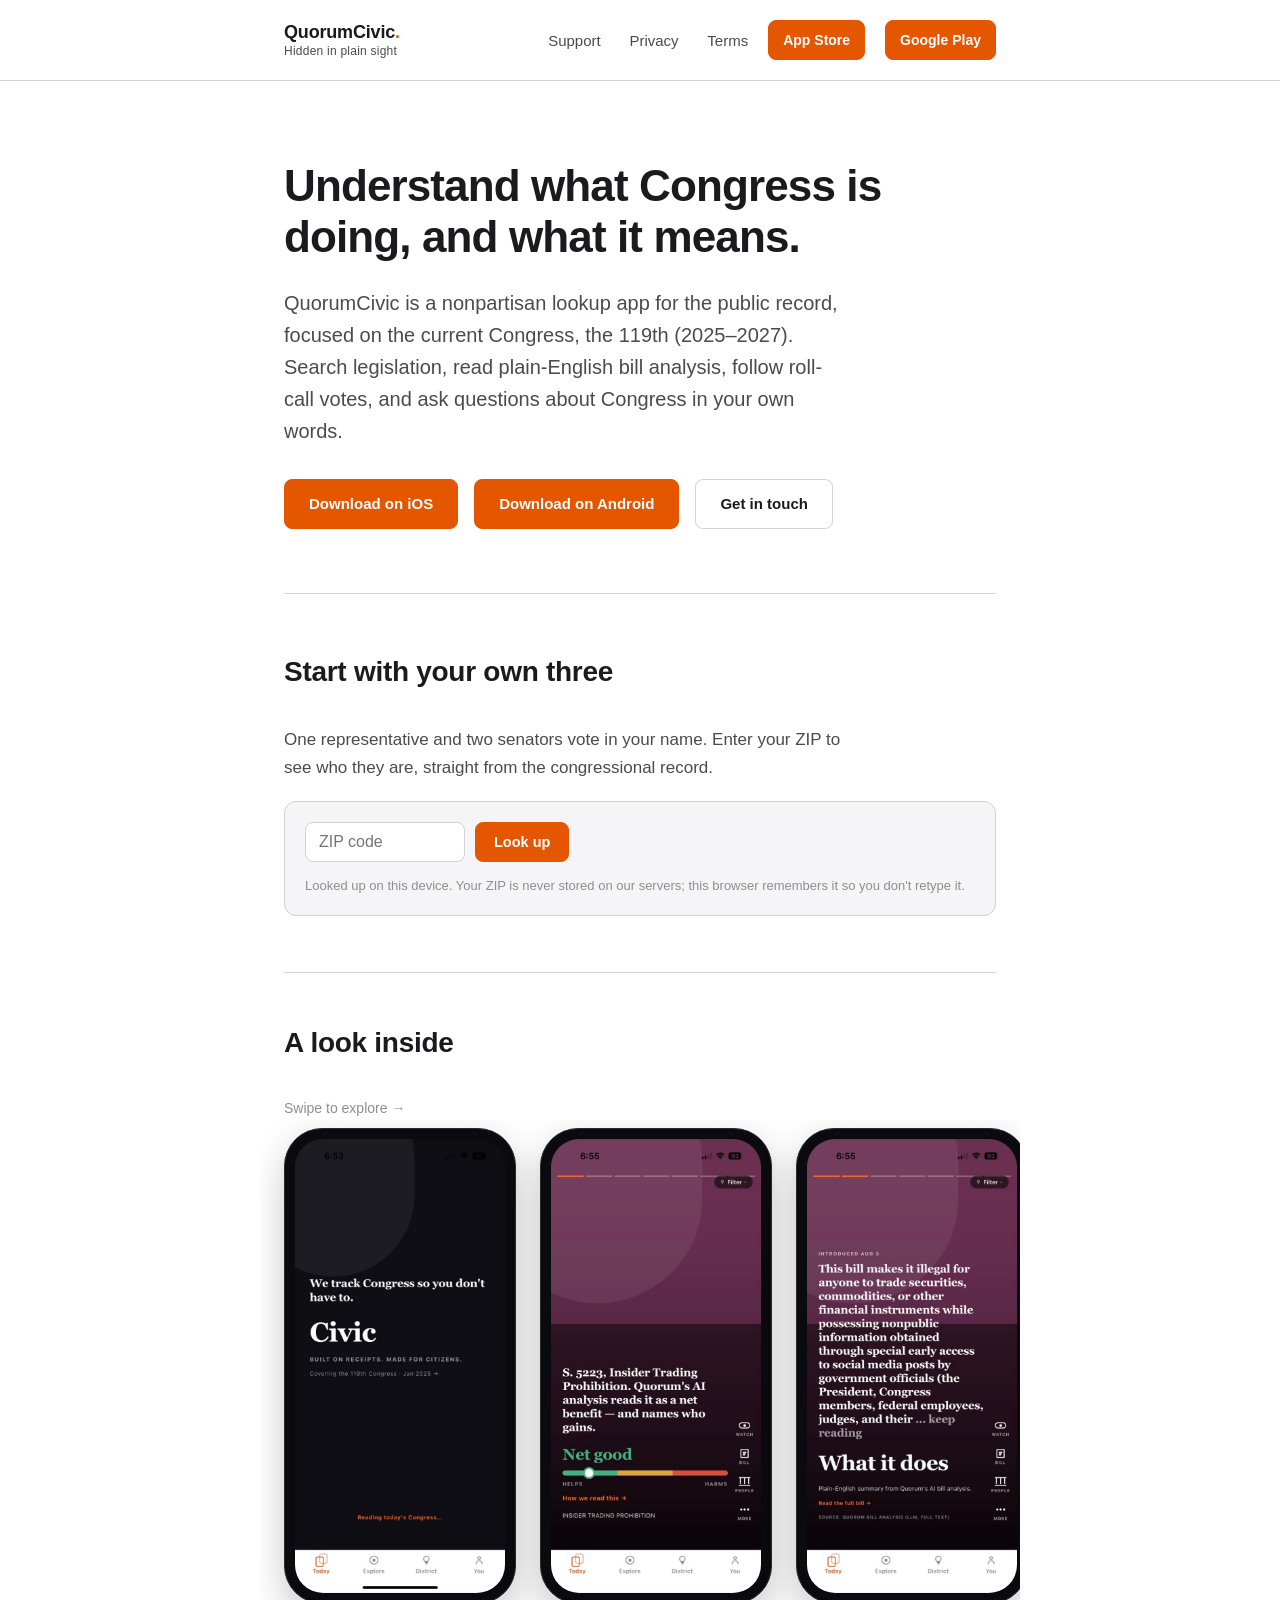
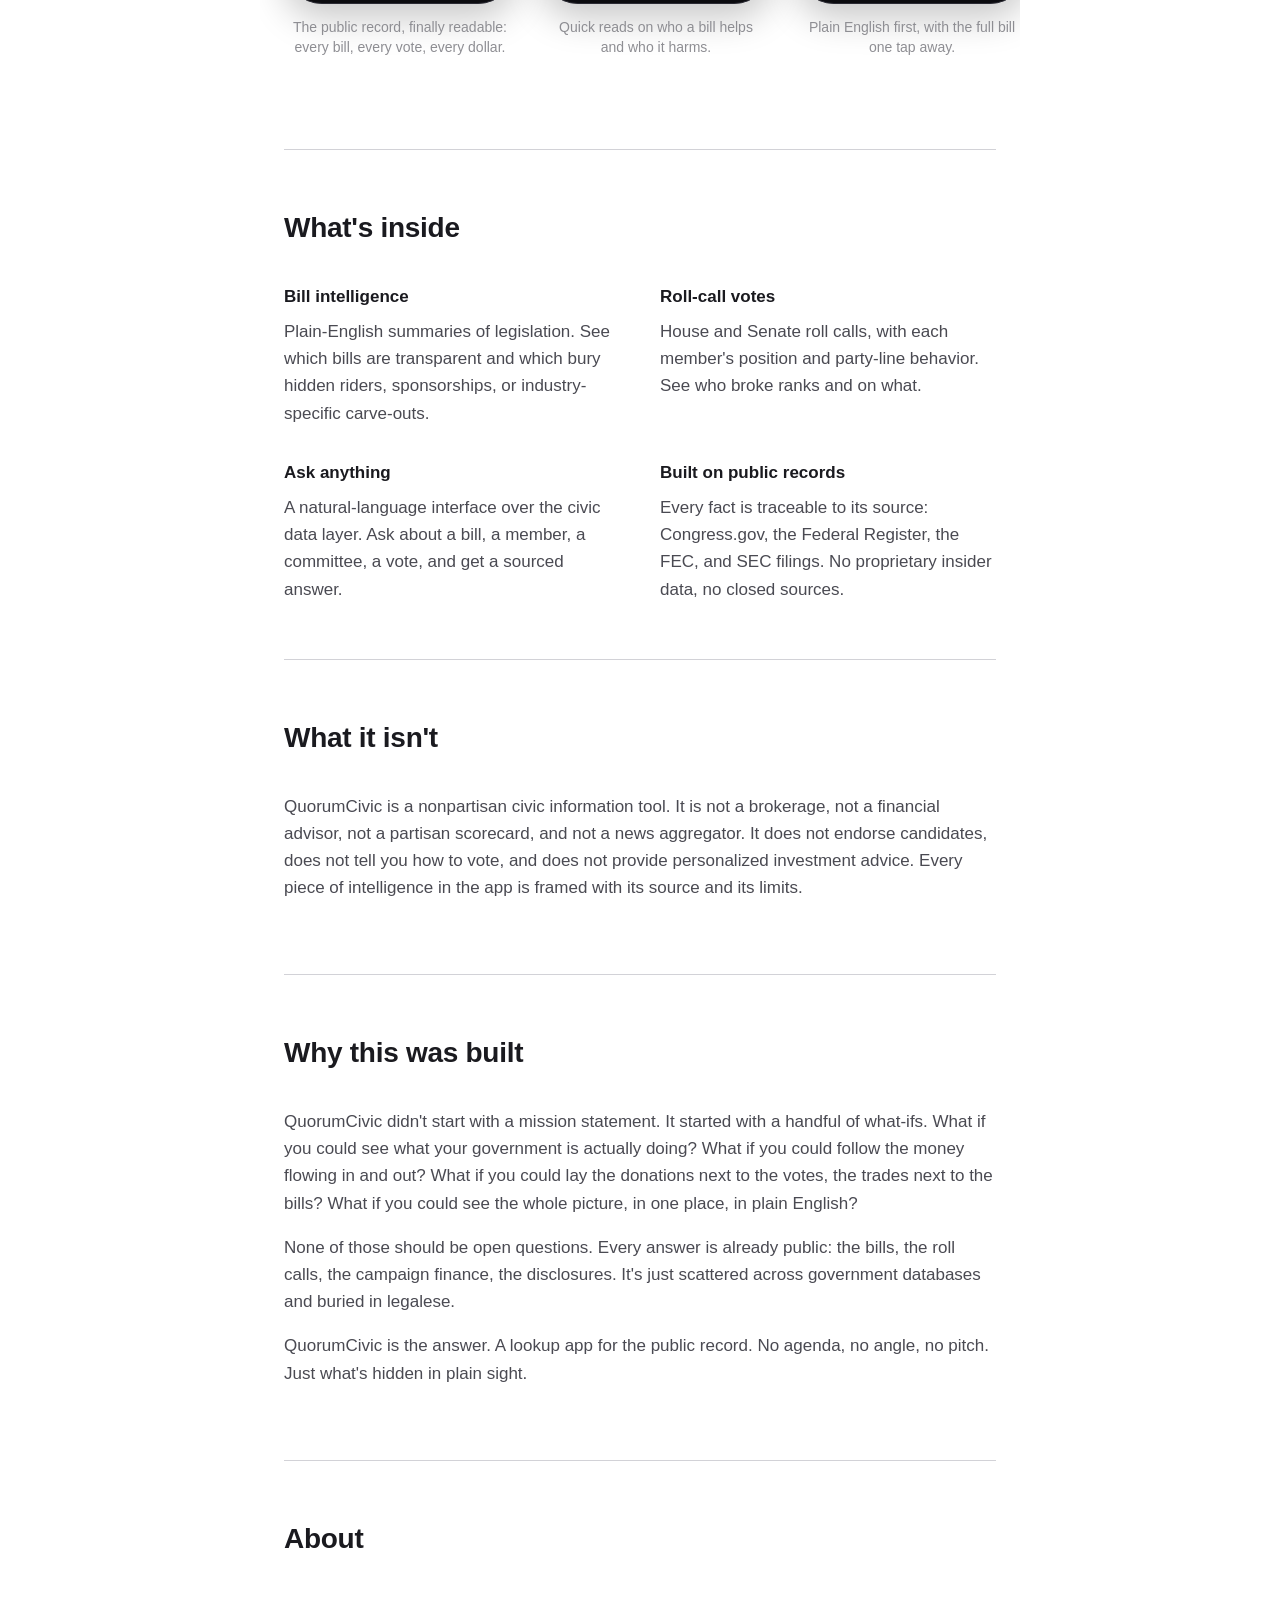
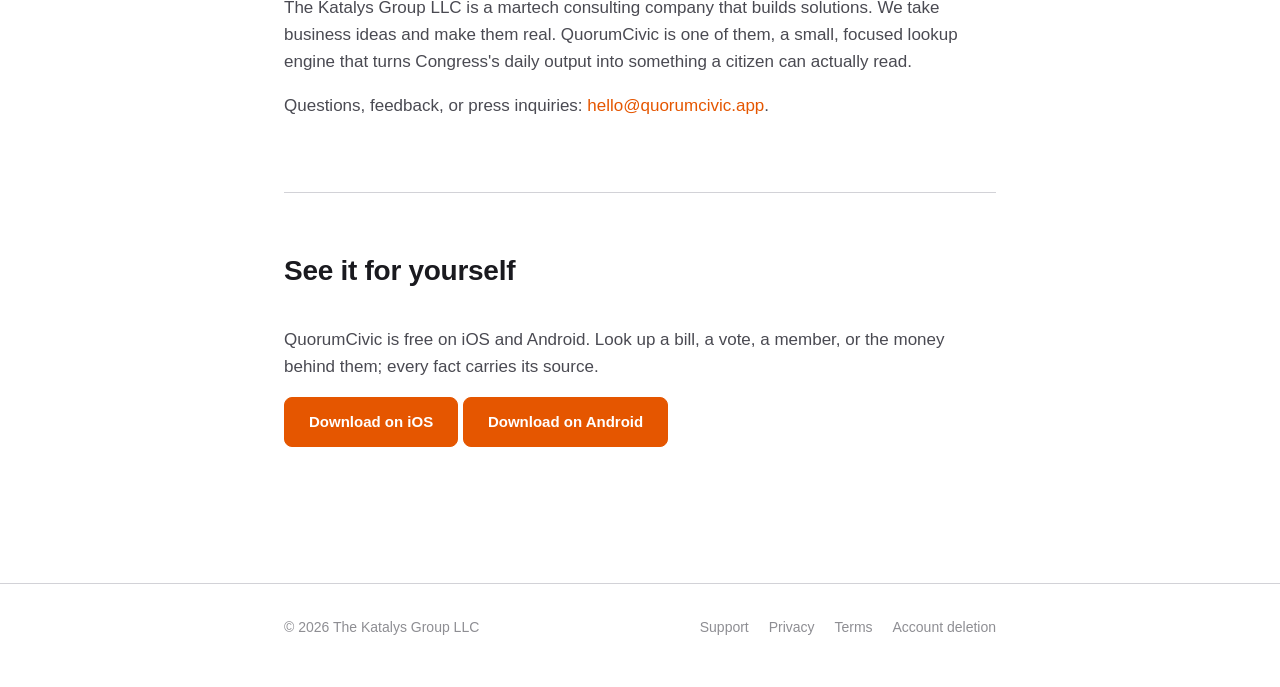
==== index.html @ 94a458ef "Give desktop visitors a Google Play path The platform gate only ever set html.android, so every non-" ====
<!DOCTYPE html>
<html lang="en">
<head>
<meta charset="UTF-8">
<meta name="viewport" content="width=device-width, initial-scale=1.0">
<title>QuorumCivic | Understand Congress: Bills, Votes &amp; the Public Record</title>
<meta name="description" content="QuorumCivic is a free, nonpartisan app for iOS and Android that turns the congressional record into plain English. Search bills, track roll-call votes, and see who legislation helps or harms.">
<meta name="keywords" content="Congress, legislation, bills, roll-call votes, civic app, nonpartisan, congressional record, bill tracker, public record, government transparency">
<meta name="author" content="The Katalys Group LLC">
<meta name="robots" content="index, follow">
<meta name="theme-color" content="#0B1B2D">
<!-- Native Safari store strip. In-app browsers (TikTok/IG/YT) ignore it,
     which is why the header pill and sticky bar below exist too. -->
<meta name="apple-itunes-app" content="app-id=6764619093">
<link rel="canonical" href="https://quorumcivic.app/">
<script>
  // Platform-led store buttons: a phone visitor never sees the other store's
  // path. Desktop carries neither class and shows both links, since which
  // phone the visitor holds is unknowable from a laptop. Classed on <html>
  // before first paint so nothing reflows or flashes.
  (function () {
    var ua = navigator.userAgent;
    var root = document.documentElement;
    if (/Android/i.test(ua)) root.classList.add('android');
    else if (/iPhone|iPad|iPod/i.test(ua)) root.classList.add('ios');
  })();
</script>

<meta property="og:site_name" content="QuorumCivic">
<meta property="og:title" content="QuorumCivic | Understand what Congress is doing">
<meta property="og:description" content="A free, nonpartisan app for iOS and Android that turns the congressional record into plain English. Search bills, track roll-call votes, and see who legislation helps or harms.">
<meta property="og:type" content="website">
<meta property="og:url" content="https://quorumcivic.app/">
<meta property="og:image" content="https://quorumcivic.app/images/og-cover.png">
<meta property="og:image:width" content="1200">
<meta property="og:image:height" content="630">
<meta property="og:image:alt" content="QuorumCivic. Understand what Congress is doing.">
<meta property="og:locale" content="en_US">

<meta name="twitter:card" content="summary_large_image">
<meta name="twitter:title" content="QuorumCivic | Understand what Congress is doing">
<meta name="twitter:description" content="A free, nonpartisan app for iOS and Android that turns the congressional record into plain English. Search bills, track roll-call votes, and see who legislation helps or harms.">
<meta name="twitter:image" content="https://quorumcivic.app/images/og-cover.png">
<link rel="stylesheet" href="styles.css">
<link rel="icon" type="image/png" sizes="32x32" href="images/favicon-32.png">
<link rel="icon" type="image/png" sizes="512x512" href="images/favicon-512.png">
<link rel="apple-touch-icon" href="images/favicon-180.png">
<script>
    !function(t,e){var o,n,p,r;e.__SV||(window.posthog && window.posthog.__loaded)||(window.posthog=e,e._i=[],e.init=function(i,s,a){function g(t,e){var o=e.split(".");2==o.length&&(t=t[o[0]],e=o[1]),t[e]=function(){t.push([e].concat(Array.prototype.slice.call(arguments,0)))}}(p=t.createElement("script")).type="text/javascript",p.crossOrigin="anonymous",p.async=!0,p.src=s.api_host.replace(".i.posthog.com","-assets.i.posthog.com")+"/static/array.js",(r=t.getElementsByTagName("script")[0]).parentNode.insertBefore(p,r);var u=e;for(void 0!==a?u=e[a]=[]:a="posthog",u.people=u.people||[],u.toString=function(t){var e="posthog";return"posthog"!==a&&(e+="."+a),t||(e+=" (stub)"),e},u.people.toString=function(){return u.toString(1)+".people (stub)"},o="Mi Ri init Vi Gi Rr Wi Ji Bi capture calculateEventProperties tn register register_once register_for_session unregister unregister_for_session an getFeatureFlag getFeatureFlagPayload getFeatureFlagResult isFeatureEnabled reloadFeatureFlags updateFlags updateEarlyAccessFeatureEnrollment getEarlyAccessFeatures on onFeatureFlags onSurveysLoaded onSessionId getSurveys getActiveMatchingSurveys renderSurvey displaySurvey cancelPendingSurvey canRenderSurvey canRenderSurveyAsync un identify setPersonProperties group resetGroups setPersonPropertiesForFlags resetPersonPropertiesForFlags setGroupPropertiesForFlags resetGroupPropertiesForFlags reset setIdentity clearIdentity get_distinct_id getGroups get_session_id get_session_replay_url alias set_config startSessionRecording stopSessionRecording sessionRecordingStarted captureException addExceptionStep captureLog startExceptionAutocapture stopExceptionAutocapture loadToolbar get_property getSessionProperty nn Xi createPersonProfile setInternalOrTestUser sn Hi cn opt_in_capturing opt_out_capturing has_opted_in_capturing has_opted_out_capturing get_explicit_consent_status is_capturing clear_opt_in_out_capturing Ki debug Lr rn getPageViewId captureTraceFeedback captureTraceMetric Di".split(" "),n=0;n<o.length;n++)g(u,o[n]);e._i.push([i,s,a])},e.__SV=1)}(document,window.posthog||[]);
    posthog.init('phc_Mk93JjswGSCQy5031MKU7B9BWXFJoZqyWjg4h3icd2X', {
        api_host: 'https://pulse.quorumcivic.app',
        ui_host: 'https://us.posthog.com',
        defaults: '2026-01-30',
        person_profiles: 'identified_only',
    })
</script>
<script src="analytics.js" defer></script>
<script src="home.js" defer></script>
<script type="application/ld+json">
{
  "@context": "https://schema.org",
  "@graph": [
    {
      "@type": "Organization",
      "@id": "https://quorumcivic.app/#organization",
      "name": "The Katalys Group LLC",
      "description": "A martech consulting company that builds solutions, turning business ideas into real products.",
      "url": "https://quorumcivic.app/"
    },
    {
      "@type": "WebSite",
      "@id": "https://quorumcivic.app/#website",
      "name": "QuorumCivic",
      "url": "https://quorumcivic.app/",
      "publisher": { "@id": "https://quorumcivic.app/#organization" },
      "inLanguage": "en-US"
    },
    {
      "@type": "MobileApplication",
      "@id": "https://quorumcivic.app/#app",
      "name": "QuorumCivic",
      "alternateName": "QuorumCivic",
      "applicationCategory": "ReferenceApplication",
      "operatingSystem": "iOS, Android",
      "description": "A free, nonpartisan app for iOS and Android that turns the congressional record into plain English. Search bills, read plain-English analysis, track roll-call votes, and ask questions about Congress in your own words.",
      "url": "https://quorumcivic.app/",
      "downloadUrl": [
        "https://apps.apple.com/app/quorumcivic/id6764619093",
        "https://play.google.com/store/apps/details?id=com.tkg.quorumcivic"
      ],
      "image": "https://quorumcivic.app/images/og-cover.png",
      "publisher": { "@id": "https://quorumcivic.app/#organization" },
      "offers": {
        "@type": "Offer",
        "price": "0",
        "priceCurrency": "USD"
      }
    }
  ]
}
</script>
</head>
<body>

<header>
  <div class="container">
    <div class="brand">
      <span class="brand-name">QuorumCivic<span class="spark">.</span></span>
      <span class="brand-sub">Hidden in plain sight</span>
    </div>
    <div class="header-right">
      <nav>
        <a href="support.html">Support</a>
        <a href="privacy.html">Privacy</a>
        <a href="terms.html">Terms</a>
      </nav>
      <a class="btn store-pill ios-only" href="https://apps.apple.com/app/quorumcivic/id6764619093?ct=web-header-direct" data-store="app_store" data-placement="header" data-attr="cta-header-ios">App Store</a>
      <a class="btn store-pill android-only" href="https://play.google.com/store/apps/details?id=com.tkg.quorumcivic&amp;referrer=utm_source%3Dquorumcivic.app%26utm_medium%3Dwebsite%26utm_campaign%3Ddirect%26utm_content%3Dweb-header-direct" data-store="google_play" data-placement="header" data-attr="cta-header-android">Google Play</a>
    </div>
  </div>
</header>

<main class="container">

  <div class="hero">
    <h1>Understand what Congress is doing, and what it means.</h1>
    <p class="tagline">QuorumCivic is a nonpartisan lookup app for the public record, focused on the current Congress, the 119th (2025&ndash;2027). Search legislation, read plain-English bill analysis, follow roll-call votes, and ask questions about Congress in your own words.</p>
    <div class="cta-row">
      <a href="https://apps.apple.com/app/quorumcivic/id6764619093?ct=web-hero-direct" class="btn" data-attr="cta-download-ios" data-store="app_store" data-placement="hero">Download on iOS</a>
      <a href="https://play.google.com/store/apps/details?id=com.tkg.quorumcivic&amp;referrer=utm_source%3Dquorumcivic.app%26utm_medium%3Dwebsite%26utm_campaign%3Ddirect%26utm_content%3Dweb-hero-direct" class="btn" data-attr="cta-download-android" data-store="google_play" data-placement="hero">Download on Android</a>
      <a href="support.html" class="btn btn-outline" data-attr="cta-contact">Get in touch</a>
    </div>
  </div>

  <!-- The one interactive element on the page. The lookup is a stateless call
       to the share-domain API; the ZIP is never stored or logged server-side,
       and no analytics event carries it. -->
  <section class="zip-section">
    <h2>Start with your own three</h2>
    <p class="zip-intro">One representative and two senators vote in your name. Enter your ZIP to see who they are, straight from the congressional record.</p>
    <div class="zip-block" id="zip-block">
      <form class="zip-form" id="zip-form" autocomplete="postal-code">
        <input id="zip-input" inputmode="numeric" pattern="[0-9]{5}" maxlength="5" placeholder="ZIP code" aria-label="ZIP code" required>
        <button class="btn" type="submit">Look up</button>
      </form>
      <div id="zip-out" aria-live="polite"></div>
      <div class="zip-cta" id="zip-cta" hidden>
        <div class="zip-cta-line" id="zip-cta-line">Every vote your members cast, plus their funders and trades, free in the app.</div>
        <a class="btn ios-only" href="https://apps.apple.com/app/quorumcivic/id6764619093?ct=web-zip-direct" data-store="app_store" data-placement="zip" data-attr="cta-zip-ios">App Store</a>
        <a class="btn android-only" href="https://play.google.com/store/apps/details?id=com.tkg.quorumcivic&amp;referrer=utm_source%3Dquorumcivic.app%26utm_medium%3Dwebsite%26utm_campaign%3Ddirect%26utm_content%3Dweb-zip-direct" data-store="google_play" data-placement="zip" data-attr="cta-zip-android">Google Play</a>
      </div>
      <p class="zip-note">Looked up on this device. Your ZIP is never stored on our servers; this browser remembers it so you don't retype it.</p>
    </div>
  </section>

  <section class="shots-section">
    <h2>A look inside</h2>
    <p class="shots-hint">Swipe to explore &rarr;</p>
    <div class="shots">
      <figure class="phone">
        <div class="frame">
          <img src="images/screenshot-intro.jpg" alt="QuorumCivic intro screen headlined &ldquo;We track Congress so you don't have to,&rdquo; built on receipts and covering the 119th Congress." loading="lazy" width="232">
        </div>
        <figcaption>The public record, finally readable: every bill, every vote, every dollar.</figcaption>
      </figure>
      <figure class="phone">
        <div class="frame">
          <img src="images/screenshot-swipe-card.jpg" alt="A QuorumCivic card rating S. 5223, the Insider Trading Prohibition bill, as Net good on a Helps-to-Harms scale, with shortcuts to watch the bill, read it, and see the people behind it." loading="lazy" width="232">
        </div>
        <figcaption>Quick reads on who a bill helps and who it harms.</figcaption>
      </figure>
      <figure class="phone">
        <div class="frame">
          <img src="images/screenshot-bill-summary.jpg" alt="QuorumCivic's What it does panel, a plain-English summary of a bill barring trades made on nonpublic information obtained through early access to government officials' posts, with a link to the full bill text." loading="lazy" width="232">
        </div>
        <figcaption>Plain English first, with the full bill one tap away.</figcaption>
      </figure>
      <figure class="phone">
        <div class="frame">
          <img src="images/screenshot-explore-congress.jpg" alt="QuorumCivic Congress screen with search, 119th Congress totals of 18,341 bills, 104 became law, and $1.9B in PAC contributions, shortcuts to the House, Senate, bills, votes, PAC money, companies, and committees, and a recap of the week's bills and roll-call votes." loading="lazy" width="232">
        </div>
        <figcaption>Every member, bill, vote, and dollar, in one place.</figcaption>
      </figure>
      <figure class="phone">
        <div class="frame">
          <img src="images/screenshot-bills-list.jpg" alt="QuorumCivic bill browser listing 18,341 bills with search, sorting, and filters, counters for bills that became law, stalled 90 days or more, or have been analyzed, and cards showing each bill's status and last action." loading="lazy" width="232">
        </div>
        <figcaption>Browse and search the 119th Congress, bill by bill.</figcaption>
      </figure>
      <figure class="phone">
        <div class="frame">
          <img src="images/screenshot-bill-detail.jpg" alt="QuorumCivic bill detail for H.R. 5366, a disaster tax relief bill, showing the sponsor, a status timeline from introduced to signed, a plain-English summary of what it does, and how we read the bill." loading="lazy" width="232">
        </div>
        <figcaption>Plain-English bill analysis: what it does, where it stands, how we read it.</figcaption>
      </figure>
      <figure class="phone">
        <div class="frame">
          <img src="images/screenshot-votes.jpg" alt="QuorumCivic votes screen showing 1,535 roll calls this Congress split between House and Senate, the share of member-votes cast with their own party, how many were decided by a single vote, and recent roll calls with their tallies." loading="lazy" width="232">
        </div>
        <figcaption>Every recorded floor vote, including the ones decided by one.</figcaption>
      </figure>
      <figure class="phone">
        <div class="frame">
          <img src="images/screenshot-companies.jpg" alt="QuorumCivic companies screen showing corporate PAC contributions to sitting members split by party, companies that gave to both parties, and totals for PAC money given against federal contracts received." loading="lazy" width="232">
        </div>
        <figcaption>PAC money and federal contracts, laid side by side.</figcaption>
      </figure>
      <figure class="phone">
        <div class="frame">
          <img src="images/screenshot-your-district.jpg" alt="QuorumCivic district screen for Michigan's 6th, showing the user's representative and two senators alongside the federal races on the 2026 ballot, with each candidate's PAC receipts and outside spending." loading="lazy" width="232">
        </div>
        <figcaption>Your representatives, and what's on your ballot.</figcaption>
      </figure>
    </div>
  </section>

  <section>
    <h2>What's inside</h2>
    <div class="features">
      <div class="feature">
        <h4>Bill intelligence</h4>
        <p>Plain-English summaries of legislation. See which bills are transparent and which bury hidden riders, sponsorships, or industry-specific carve-outs.</p>
      </div>
      <div class="feature">
        <h4>Roll-call votes</h4>
        <p>House and Senate roll calls, with each member's position and party-line behavior. See who broke ranks and on what.</p>
      </div>
      <div class="feature">
        <h4>Ask anything</h4>
        <p>A natural-language interface over the civic data layer. Ask about a bill, a member, a committee, a vote, and get a sourced answer.</p>
      </div>
      <div class="feature">
        <h4>Built on public records</h4>
        <p>Every fact is traceable to its source: Congress.gov, the Federal Register, the FEC, and SEC filings. No proprietary insider data, no closed sources.</p>
      </div>
    </div>
  </section>

  <section>
    <h2>What it isn't</h2>
    <p>QuorumCivic is a nonpartisan civic information tool. It is not a brokerage, not a financial advisor, not a partisan scorecard, and not a news aggregator. It does not endorse candidates, does not tell you how to vote, and does not provide personalized investment advice. Every piece of intelligence in the app is framed with its source and its limits.</p>
  </section>

  <section>
    <h2>Why this was built</h2>
    <p>QuorumCivic didn't start with a mission statement. It started with a handful of what-ifs. What if you could see what your government is actually doing? What if you could follow the money flowing in and out? What if you could lay the donations next to the votes, the trades next to the bills? What if you could see the whole picture, in one place, in plain English?</p>
    <p>None of those should be open questions. Every answer is already public: the bills, the roll calls, the campaign finance, the disclosures. It's just scattered across government databases and buried in legalese.</p>
    <p>QuorumCivic is the answer. A lookup app for the public record. No agenda, no angle, no pitch. Just what's hidden in plain sight.</p>
  </section>

  <section>
    <h2>About</h2>
    <p>The Katalys Group LLC is a martech consulting company that builds solutions. We take business ideas and make them real. QuorumCivic is one of them, a small, focused lookup engine that turns Congress's daily output into something a citizen can actually read.</p>
    <p>Questions, feedback, or press inquiries: <a href="mailto:hello@quorumcivic.app">hello@quorumcivic.app</a>.</p>
  </section>

  <section class="closing-cta">
    <h2>See it for yourself</h2>
    <p>QuorumCivic is free on iOS and Android. Look up a bill, a vote, a member, or the money behind them; every fact carries its source.</p>
    <div class="cta-row">
      <a href="https://apps.apple.com/app/quorumcivic/id6764619093?ct=web-footer-direct" class="btn" data-attr="cta-footer-ios" data-store="app_store" data-placement="footer">Download on iOS</a>
      <a href="https://play.google.com/store/apps/details?id=com.tkg.quorumcivic&amp;referrer=utm_source%3Dquorumcivic.app%26utm_medium%3Dwebsite%26utm_campaign%3Ddirect%26utm_content%3Dweb-footer-direct" class="btn" data-attr="cta-footer-android" data-store="google_play" data-placement="footer">Download on Android</a>
    </div>
  </section>

</main>

<footer>
  <div class="container">
    <div>&copy; 2026 The Katalys Group LLC</div>
    <div>
      <a href="support.html">Support</a>
      <a href="privacy.html">Privacy</a>
      <a href="terms.html">Terms</a>
      <a href="account-deletion.html">Account deletion</a>
    </div>
  </div>
</footer>

<!-- Mobile store bar. home.js shows it past ~30% scroll and hides it whenever
     any other store button is on screen, so CTAs never stack. On screens wide
     enough for the header pill it never appears at all. -->
<div class="sticky-bar" id="sticky-bar" aria-hidden="true">
  <div class="sticky-inner">
    <div class="sticky-line">Every bill, vote, and dollar of this Congress, in your pocket. Free and nonpartisan.</div>
    <a class="btn ios-only" href="https://apps.apple.com/app/quorumcivic/id6764619093?ct=web-sticky-direct" data-store="app_store" data-placement="sticky" data-attr="cta-sticky-ios">App Store</a>
    <a class="btn android-only" href="https://play.google.com/store/apps/details?id=com.tkg.quorumcivic&amp;referrer=utm_source%3Dquorumcivic.app%26utm_medium%3Dwebsite%26utm_campaign%3Ddirect%26utm_content%3Dweb-sticky-direct" data-store="google_play" data-placement="sticky" data-attr="cta-sticky-android">Google Play</a>
  </div>
</div>

</body>
</html>
---- styles.css ----
/* QuorumCivic marketing site
 * Palette mirrors apps/civic/src/theme/tokens.ts so the marketing surface
 * and the in-app surface share a single visual identity. Honors the user's
 * OS color scheme (same as the app's `auto` default).
 */

:root {
  /* Light theme (Civic light palette) */
  --bg: #FFFFFF;
  --bg-elevated: #F5F5F7;
  --bg-card: #FFFFFF;
  --border: #D2D2D7;

  --text-primary: #1A1A1F;
  --text-secondary: #4A4A52;
  --text-muted: #8E8E93;

  --ember: #E55600;
  --ember-hover: #C44A00;
  --electric-blue: #0044CC;

  /* Cool mist accent, used in Civic as a soft surface */
  --cool-mist: #F0F0F6;

  --max-width: 760px;
}

@media (prefers-color-scheme: dark) {
  :root {
    /* Dark theme (Civic dark palette) */
    --bg: #0B0B0F;
    --bg-elevated: #15151B;
    --bg-card: #1B1B22;
    --border: #2A2A33;

    --text-primary: #F5F5F7;
    --text-secondary: #A0A0AB;
    --text-muted: #6E6E78;

    --ember: #FF6200;
    --ember-hover: #FF8533;
    --electric-blue: #0052FF;

    --cool-mist: #1B1B22;
  }
}

* { box-sizing: border-box; }

html, body {
  margin: 0;
  padding: 0;
  background: var(--bg);
  color: var(--text-secondary);
  font-family: -apple-system, BlinkMacSystemFont, "SF Pro Text", "Segoe UI", Helvetica, Arial, sans-serif;
  font-size: 17px;
  line-height: 1.6;
  -webkit-font-smoothing: antialiased;
}

a { color: var(--ember); text-decoration: none; }
a:hover { color: var(--ember-hover); text-decoration: underline; }

.container {
  max-width: var(--max-width);
  margin: 0 auto;
  padding: 0 24px;
}

/* Header */
header {
  border-bottom: 1px solid var(--border);
  padding: 20px 0;
  background: var(--bg);
  position: sticky;
  top: 0;
  z-index: 10;
}
header .container {
  display: flex;
  align-items: center;
  justify-content: space-between;
}
.brand {
  display: flex;
  flex-direction: column;
  line-height: 1.1;
}
.brand-name {
  font-weight: 700;
  font-size: 18px;
  color: var(--text-primary);
  letter-spacing: -0.01em;
}
.brand-sub {
  font-size: 12px;
  font-weight: 400;
  color: var(--text-secondary);
  letter-spacing: 0.02em;
  margin-top: 2px;
}
.brand .spark { color: var(--ember); }
nav a {
  margin-left: 24px;
  font-size: 15px;
  color: var(--text-secondary);
}
nav a:hover { color: var(--ember); text-decoration: none; }

/* Hero */
.hero {
  padding: 80px 0 64px;
  text-align: left;
}
.hero h1 {
  font-size: 44px;
  line-height: 1.15;
  letter-spacing: -0.02em;
  color: var(--text-primary);
  margin: 0 0 24px;
  font-weight: 700;
}
.hero .tagline {
  font-size: 20px;
  color: var(--text-secondary);
  margin: 0 0 32px;
  max-width: 560px;
}
.hero .cta-row {
  display: flex;
  gap: 16px;
  flex-wrap: wrap;
  align-items: center;
}

/* Buttons */
.btn {
  display: inline-block;
  padding: 12px 24px;
  border-radius: 8px;
  font-weight: 600;
  font-size: 15px;
  background: var(--ember);
  color: #FFFFFF;
  border: 1px solid var(--ember);
  transition: background 0.15s ease, border-color 0.15s ease;
}
.btn:hover {
  background: var(--ember-hover);
  border-color: var(--ember-hover);
  color: #FFFFFF;
  text-decoration: none;
}
.btn-outline {
  background: transparent;
  color: var(--text-primary);
  border: 1px solid var(--border);
}
.btn-outline:hover {
  background: var(--bg-elevated);
  color: var(--electric-blue);
  border-color: var(--electric-blue);
}
/* Platform-led store paths. index.html classes <html> as .android or .ios
 * before first paint; single-slot placements (header pill, ZIP CTA, sticky
 * bar) render both stores' links and show the visitor's, and dual rows
 * reorder so the visitor's store comes first. Desktop carries neither class
 * and shows both, so an Android visitor on a laptop still has a Play path.
 * Links stay in the DOM either way so analytics.js decorates every one. */
html.android .ios-only { display: none; }
html.ios .android-only { display: none; }

.cta-row a[data-store="app_store"] { order: 1; }
.cta-row a[data-store="google_play"] { order: 2; }
.cta-row .btn-outline { order: 3; }
html.android .cta-row a[data-store="google_play"] { order: 1; }
html.android .cta-row a[data-store="app_store"] { order: 2; }

/* Header store pill. The header is sticky, so the pill is the store path
 * that is always within reach; the sticky bar below only serves screens too
 * narrow to fit it. */
.header-right { display: flex; align-items: center; gap: 20px; }
.header-right nav a:first-child { margin-left: 0; }
.store-pill { padding: 8px 14px; font-size: 14px; white-space: nowrap; }

/* ZIP delegation block. Panel-styled so it reads as a tool set into the
 * page, not an ad break. Party dots keep the party word in the adjacent
 * text, never color alone; representative rows stay neutral because the
 * general lookup returns party for senators only. */
.zip-section .zip-intro {
  font-size: 17px;
  color: var(--text-secondary);
  margin: 0 0 20px;
  max-width: 560px;
}
.zip-block {
  background: var(--bg-elevated);
  border: 1px solid var(--border);
  border-radius: 12px;
  padding: 20px 20px 18px;
}
.zip-form { display: flex; gap: 10px; }
.zip-form input {
  flex: 1;
  min-width: 0;
  max-width: 160px;
  font-size: 16px;
  padding: 10px 13px;
  border-radius: 8px;
  border: 1px solid var(--border);
  background: var(--bg);
  color: var(--text-primary);
  font-family: inherit;
}
.zip-form input:focus {
  outline: 2px solid var(--ember);
  outline-offset: 1px;
  border-color: transparent;
}
.zip-form .btn { padding: 10px 18px; font-size: 14.5px; cursor: pointer; }
.zip-err { font-size: 14px; color: var(--ember); margin: 12px 0 0; }
.zip-note { font-size: 13px; color: var(--text-muted); margin: 14px 0 0; }
.zip-rows { margin: 14px 0 0; }
.zip-row {
  display: flex;
  align-items: center;
  gap: 10px;
  padding: 9px 0;
  border-top: 1px solid var(--border);
}
.zip-row:first-child { border-top: none; }
.pdot { width: 9px; height: 9px; border-radius: 50%; flex-shrink: 0; background: var(--text-muted); }
.pdot.R { background: #d0453a; }
.pdot.D { background: #3b74d9; }
.pdot.I { background: #8b5cf6; }
.zip-who { flex: 1; font-size: 15px; line-height: 1.4; color: var(--text-primary); }
.zip-who .seat { color: var(--text-muted); font-size: 13.5px; }
.zip-ctx { font-size: 12.5px; color: var(--text-muted); margin: 10px 0 0; line-height: 1.5; }
.zip-cta {
  display: flex;
  align-items: center;
  gap: 14px;
  margin: 14px 0 0;
  padding-top: 14px;
  border-top: 1px solid var(--border);
}
.zip-cta[hidden] { display: none; }   /* display:flex would defeat the hidden attr */
.zip-cta-line { flex: 1; font-size: 14px; line-height: 1.4; color: var(--text-primary); }
.zip-cta .btn { flex-shrink: 0; padding: 10px 16px; font-size: 14px; }

/* Sticky store bar (narrow screens). home.js toggles .show; it stays hidden
 * whenever any other store button, the header pill included, is on screen. */
.sticky-bar {
  position: fixed;
  left: 0;
  right: 0;
  bottom: 0;
  z-index: 20;
  background: var(--bg-elevated);
  border-top: 1px solid var(--border);
  transform: translateY(110%);
  visibility: hidden;
  transition: transform 0.25s ease, visibility 0.25s;
  padding: 10px 16px calc(10px + env(safe-area-inset-bottom));
}
.sticky-bar.show { transform: translateY(0); visibility: visible; }
.sticky-inner {
  max-width: var(--max-width);
  margin: 0 auto;
  display: flex;
  align-items: center;
  gap: 14px;
}
.sticky-line { flex: 1; font-size: 13.5px; line-height: 1.35; color: var(--text-primary); }
.sticky-bar .btn { flex-shrink: 0; padding: 10px 16px; font-size: 14px; }
body.has-sticky footer { padding-bottom: 120px; }

/* App screenshots: horizontal scroll-snap strip of CSS phone frames.
 * No JS, swipeable on mobile. Bezel stays dark in both themes (phones read
 * right that way), so it only references the always-dark token values. */
.shots-section { padding-top: 48px; }
.shots {
  display: flex;
  gap: 24px;
  overflow-x: auto;
  scroll-snap-type: x mandatory;
  -webkit-overflow-scrolling: touch;
  padding: 8px 4px 16px;
  margin: 0 -24px;          /* bleed to container edges so phones can scroll past */
  padding-left: 24px;
  padding-right: 24px;
  scrollbar-width: none;
}
.shots::-webkit-scrollbar { display: none; }
.phone {
  flex: 0 0 auto;
  scroll-snap-align: center;
  width: 232px;
  margin: 0;
}
.phone .frame {
  background: #0B0B0F;
  border: 1px solid #2A2A33;
  border-radius: 38px;
  padding: 10px;
  box-shadow: 0 14px 36px rgba(0, 0, 0, 0.22);
}
.phone img {
  display: block;
  width: 100%;
  border-radius: 28px;
}
.phone figcaption {
  margin-top: 14px;
  font-size: 14px;
  line-height: 1.4;
  color: var(--text-muted);
  text-align: center;
  padding: 0 8px;
}
.shots-hint {
  font-size: 14px;
  color: var(--text-muted);
  margin: 4px 0 0;
}
@media (max-width: 600px) {
  /* Smaller phones so one + its caption fit the screen and the next phone
   * peeks in from the right, and that peek is what signals horizontal swipe. */
  .shots { gap: 16px; scroll-padding-left: 24px; }
  .phone {
    width: 62vw;
    max-width: 250px;
    scroll-snap-align: start;
  }
  .phone .frame { border-radius: 32px; padding: 8px; }
  .phone img { border-radius: 24px; }
  .phone figcaption { margin-top: 18px; font-size: 13px; }
}

/* Sections */
section {
  padding: 56px 0;
  border-top: 1px solid var(--border);
}
section h2 {
  font-size: 28px;
  letter-spacing: -0.01em;
  color: var(--text-primary);
  margin: 0 0 32px;
  font-weight: 700;
}
section h3 {
  font-size: 19px;
  color: var(--text-primary);
  margin: 32px 0 12px;
  font-weight: 600;
}
section blockquote {
  margin: 32px 0;
  padding: 4px 0 4px 24px;
  border-left: 3px solid var(--ember);
}
section blockquote p {
  font-size: 21px;
  line-height: 1.5;
  letter-spacing: -0.01em;
  color: var(--text-primary);
  margin: 0 0 12px;
}
section blockquote cite {
  font-size: 15px;
  font-style: normal;
  color: var(--text-secondary);
}

/* Feature grid */
.features {
  display: grid;
  grid-template-columns: 1fr 1fr;
  gap: 32px 40px;
}
@media (max-width: 600px) {
  .features { grid-template-columns: 1fr; }
}
.feature h4 {
  font-size: 17px;
  color: var(--text-primary);
  margin: 0 0 8px;
  font-weight: 600;
}
.feature p {
  margin: 0;
  color: var(--text-secondary);
}

/* Content pages */
.page-title {
  font-size: 36px;
  color: var(--text-primary);
  margin: 56px 0 8px;
  font-weight: 700;
  letter-spacing: -0.02em;
}
.page-meta {
  color: var(--text-muted);
  font-size: 14px;
  margin: 0 0 40px;
}
.content p { margin: 0 0 16px; color: var(--text-secondary); }
.content ul { margin: 0 0 16px; padding-left: 24px; }
.content li { margin-bottom: 8px; color: var(--text-secondary); }
.content strong { color: var(--text-primary); }

/* Callout: uses ember left border to match in-app warning/highlight cards */
.callout {
  background: var(--bg-elevated);
  border: 1px solid var(--border);
  border-left: 3px solid var(--ember);
  padding: 16px 20px;
  border-radius: 4px;
  margin: 24px 0;
  font-size: 15px;
  color: var(--text-secondary);
}
.callout strong { color: var(--text-primary); }
/* Callouts on legal pages hold a lead line + list, or several paragraphs.
 * Collapse the outer margins so the panel stays tight. */
.callout > :first-child { margin-top: 0; }
.callout > :last-child { margin-bottom: 0; }
.callout p { margin: 0 0 12px; }
.callout ul { margin: 4px 0 0; padding-left: 22px; }
.callout li { margin-bottom: 8px; color: var(--text-secondary); }
.callout li:last-child { margin-bottom: 0; }

/* Legal-page headings. Scoped to direct children of .content so the
 * section-wrapped support page keeps its own (section h2/h3) scale. */
.content > h2 {
  font-size: 24px;
  color: var(--text-primary);
  margin: 40px 0 12px;
  font-weight: 700;
  letter-spacing: -0.01em;
}
.content > h3 {
  font-size: 18px;
  color: var(--text-primary);
  margin: 28px 0 10px;
  font-weight: 600;
}

/* Data table (privacy service providers): hairline rows to match the
 * card/callout surfaces, with an elevated header row. */
.content table {
  width: 100%;
  border-collapse: collapse;
  border: 1px solid var(--border);
  margin: 0 0 20px;
  font-size: 15px;
}
.content th {
  text-align: left;
  padding: 10px 14px;
  background: var(--bg-elevated);
  color: var(--text-primary);
  font-weight: 600;
  border-bottom: 1px solid var(--border);
}
.content td {
  padding: 10px 14px;
  border-bottom: 1px solid var(--border);
  color: var(--text-secondary);
  vertical-align: top;
}
.content tr:last-child td { border-bottom: none; }
.content td:first-child { color: var(--text-primary); font-weight: 600; }

/* FAQ */
.faq-item {
  border-bottom: 1px solid var(--border);
  padding: 20px 0;
}
.faq-item:last-child { border-bottom: none; }
.faq-q {
  font-weight: 600;
  color: var(--text-primary);
  margin: 0 0 8px;
}
.faq-a { margin: 0; color: var(--text-secondary); }

/* Footer */
footer {
  margin-top: 80px;
  padding: 32px 0 48px;
  border-top: 1px solid var(--border);
  font-size: 14px;
  color: var(--text-muted);
  background: var(--bg);
}
footer .container {
  display: flex;
  justify-content: space-between;
  align-items: center;
  flex-wrap: wrap;
  gap: 16px;
}
footer a { color: var(--text-muted); margin-left: 16px; }
footer a:first-of-type { margin-left: 0; }
footer a:hover { color: var(--ember); }

@media (max-width: 600px) {
  .hero h1 { font-size: 32px; }
  .hero .tagline { font-size: 17px; }
  .page-title { font-size: 28px; }
  .brand-name { font-size: 15px; white-space: nowrap; }
  .brand-sub { font-size: 11px; }
  nav a { margin-left: 12px; font-size: 13px; }
  header .container { gap: 12px; }
  /* No room for the pill next to brand + nav; the sticky bar covers phones. */
  .store-pill { display: none; }
  .header-right { gap: 0; }
}
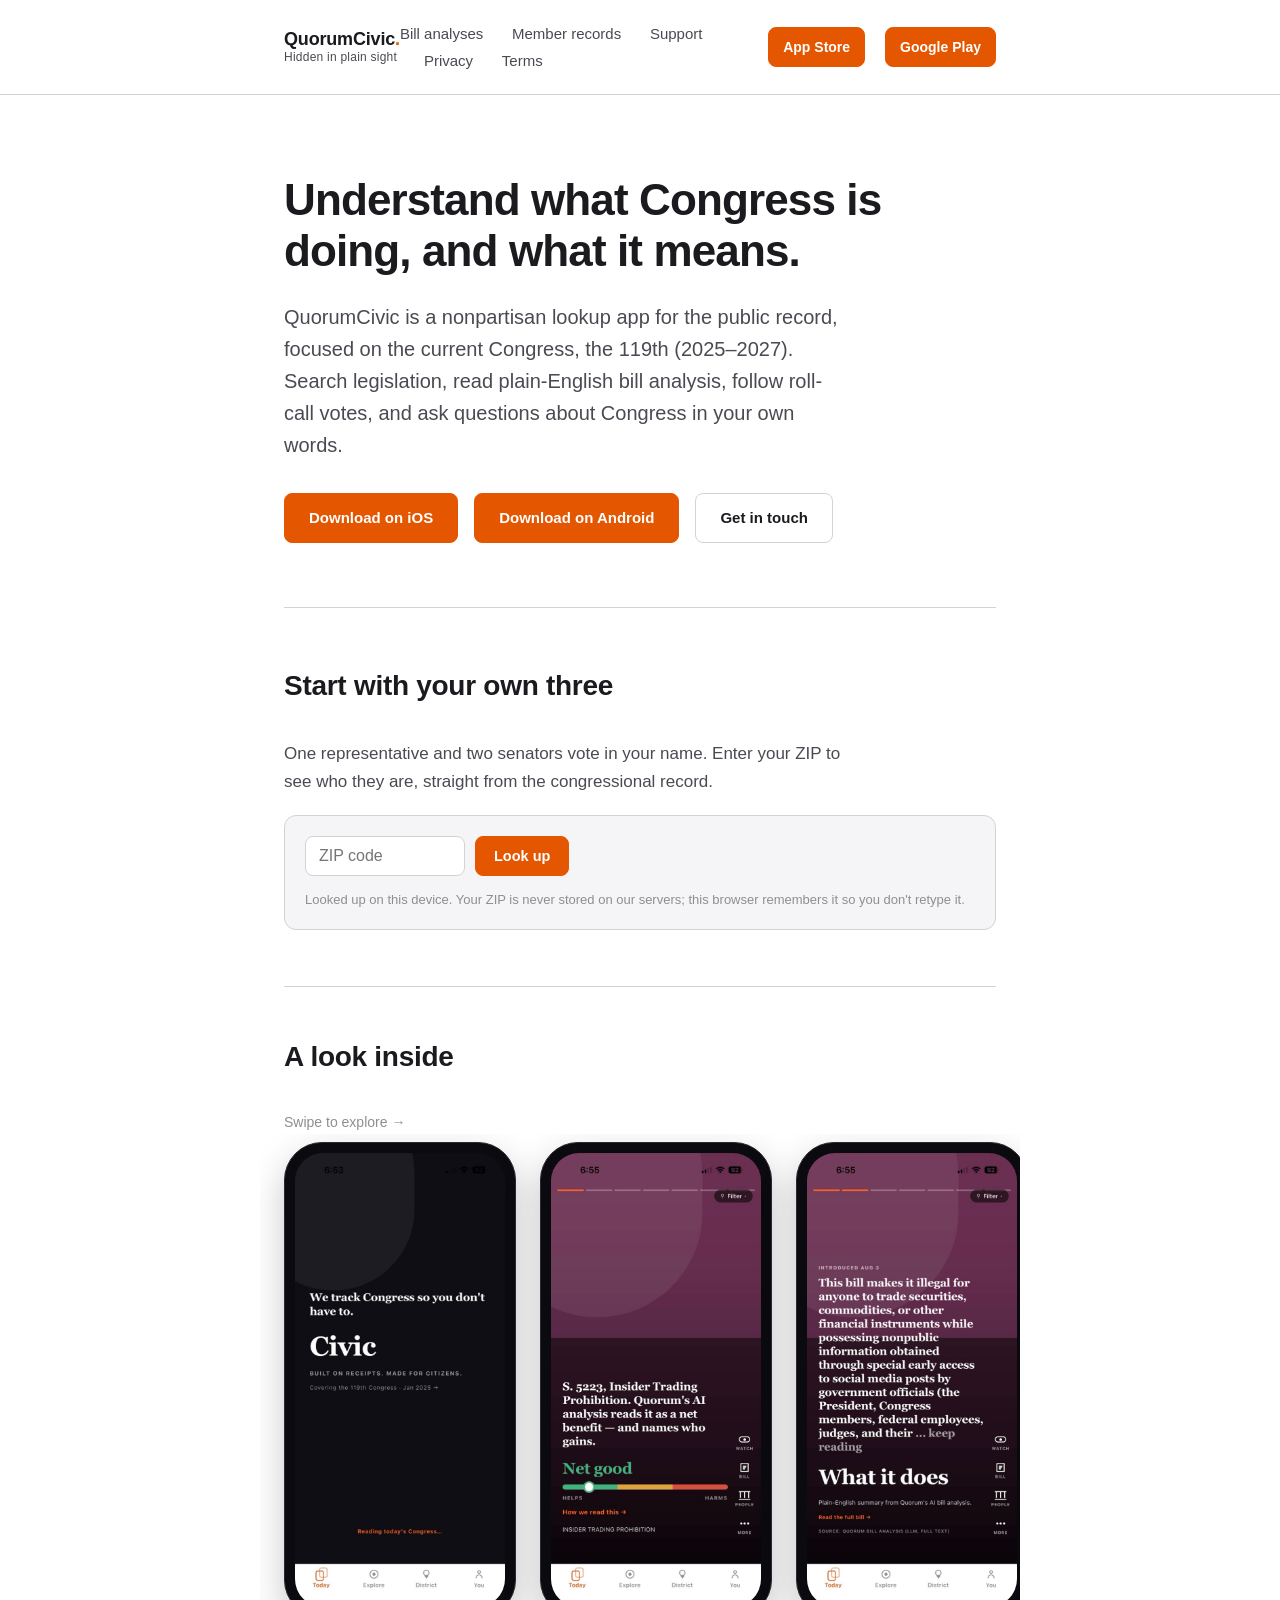
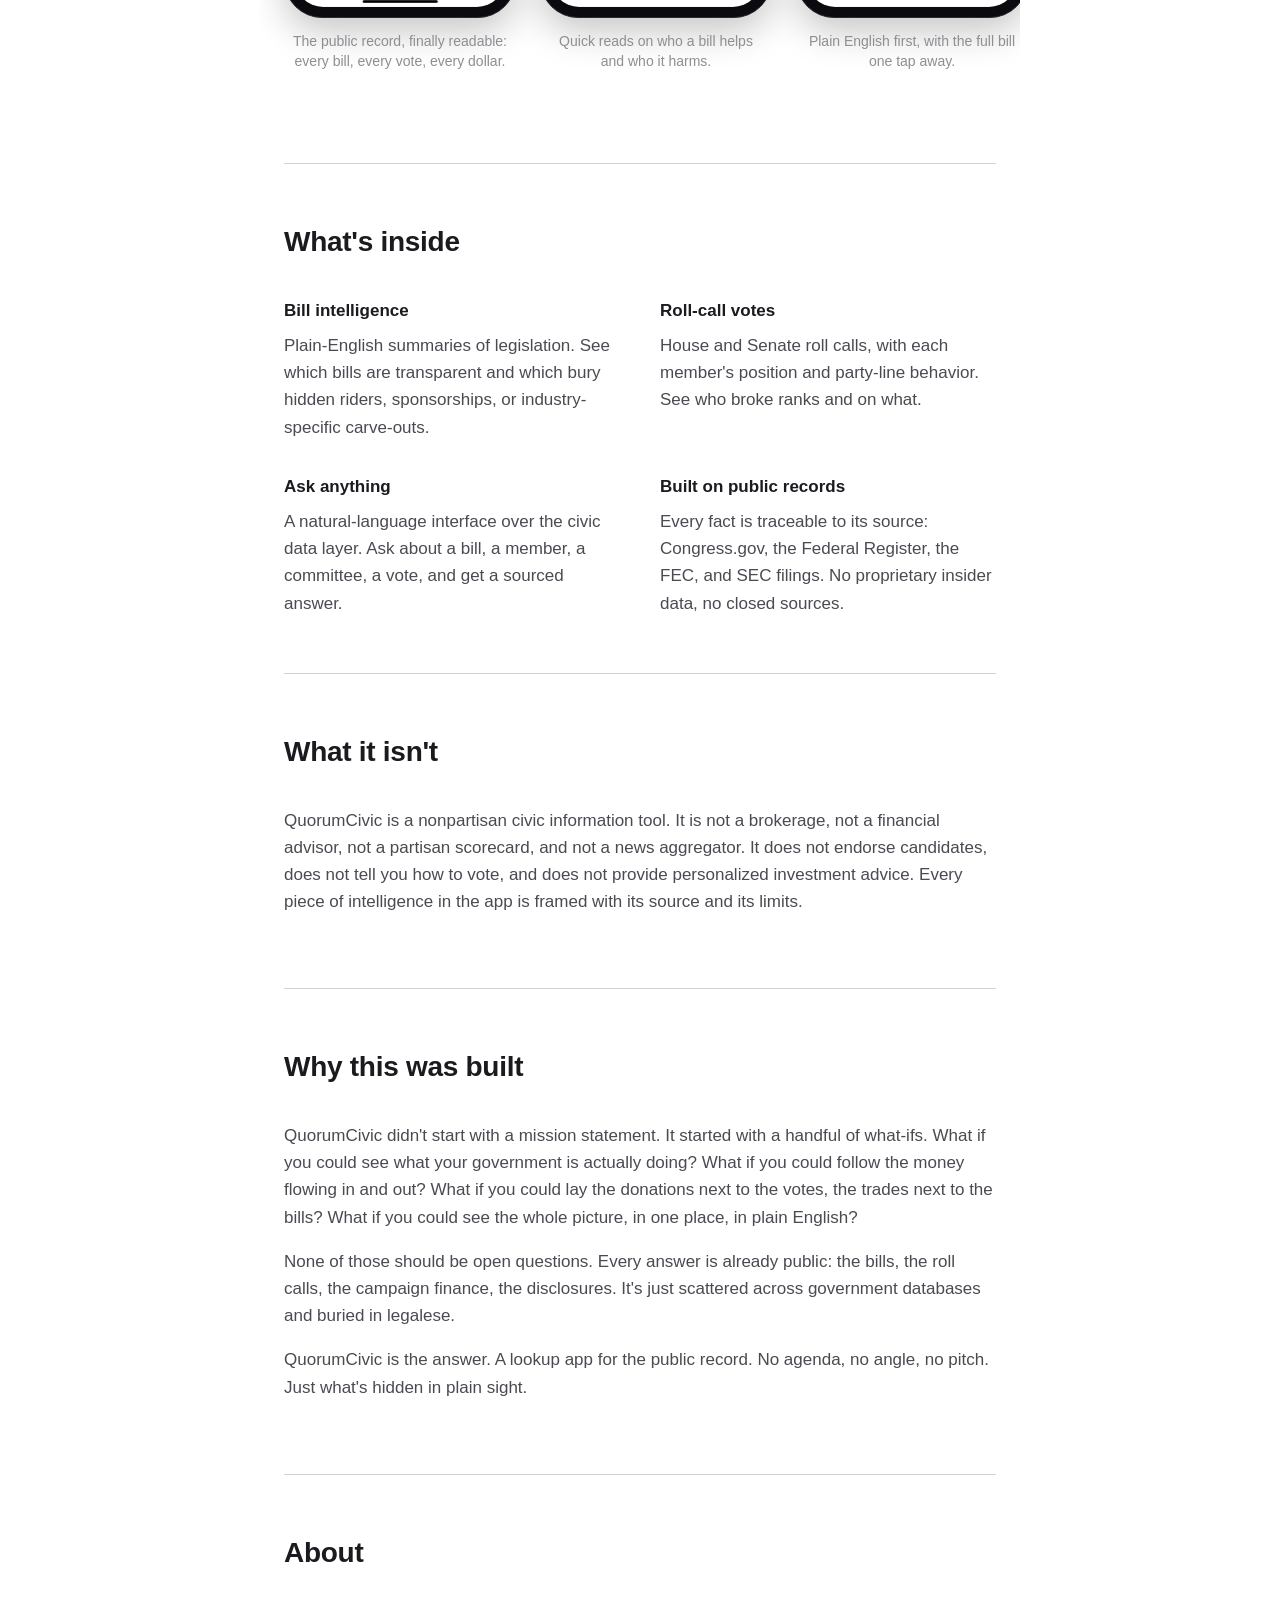
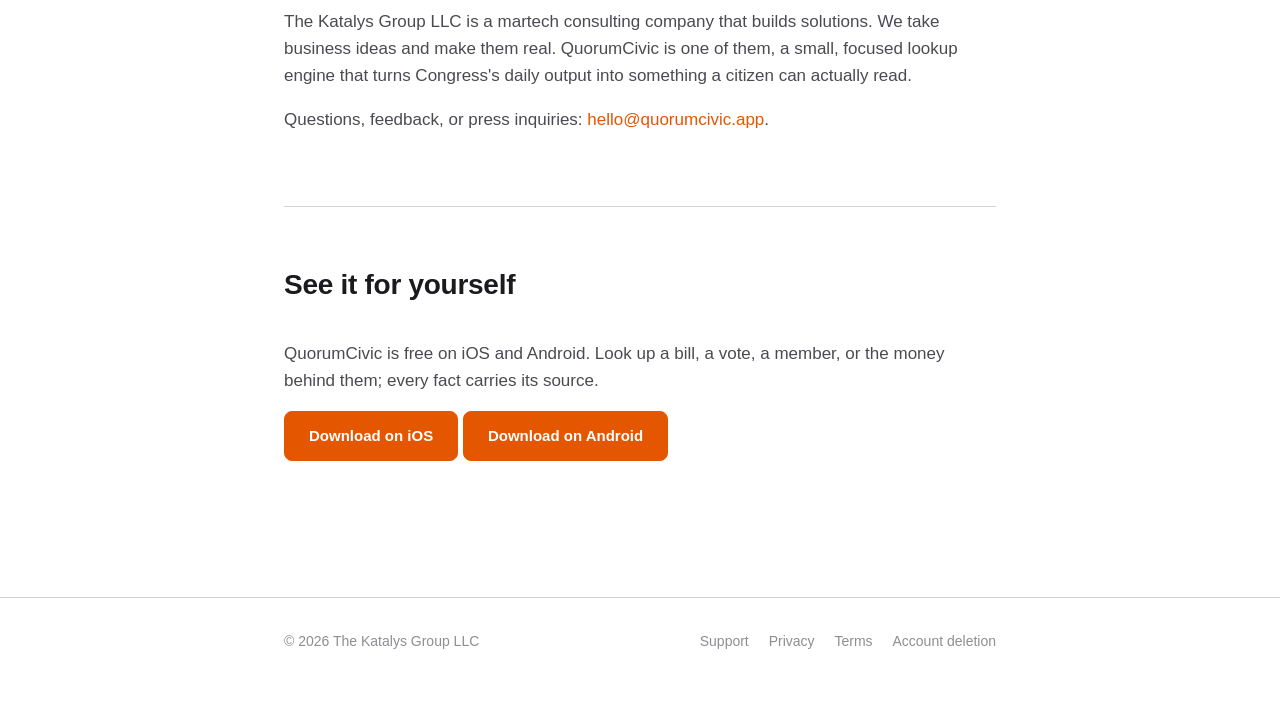
==== commit b3c70f76: "every footer links the share domain's directories — the corpus's first real inbound links share.quor" ====
--- a/index.html
+++ b/index.html
@@ -47,11 +47,25 @@
 <link rel="apple-touch-icon" href="images/favicon-180.png">
 <script>
     !function(t,e){var o,n,p,r;e.__SV||(window.posthog && window.posthog.__loaded)||(window.posthog=e,e._i=[],e.init=function(i,s,a){function g(t,e){var o=e.split(".");2==o.length&&(t=t[o[0]],e=o[1]),t[e]=function(){t.push([e].concat(Array.prototype.slice.call(arguments,0)))}}(p=t.createElement("script")).type="text/javascript",p.crossOrigin="anonymous",p.async=!0,p.src=s.api_host.replace(".i.posthog.com","-assets.i.posthog.com")+"/static/array.js",(r=t.getElementsByTagName("script")[0]).parentNode.insertBefore(p,r);var u=e;for(void 0!==a?u=e[a]=[]:a="posthog",u.people=u.people||[],u.toString=function(t){var e="posthog";return"posthog"!==a&&(e+="."+a),t||(e+=" (stub)"),e},u.people.toString=function(){return u.toString(1)+".people (stub)"},o="Mi Ri init Vi Gi Rr Wi Ji Bi capture calculateEventProperties tn register register_once register_for_session unregister unregister_for_session an getFeatureFlag getFeatureFlagPayload getFeatureFlagResult isFeatureEnabled reloadFeatureFlags updateFlags updateEarlyAccessFeatureEnrollment getEarlyAccessFeatures on onFeatureFlags onSurveysLoaded onSessionId getSurveys getActiveMatchingSurveys renderSurvey displaySurvey cancelPendingSurvey canRenderSurvey canRenderSurveyAsync un identify setPersonProperties group resetGroups setPersonPropertiesForFlags resetPersonPropertiesForFlags setGroupPropertiesForFlags resetGroupPropertiesForFlags reset setIdentity clearIdentity get_distinct_id getGroups get_session_id get_session_replay_url alias set_config startSessionRecording stopSessionRecording sessionRecordingStarted captureException addExceptionStep captureLog startExceptionAutocapture stopExceptionAutocapture loadToolbar get_property getSessionProperty nn Xi createPersonProfile setInternalOrTestUser sn Hi cn opt_in_capturing opt_out_capturing has_opted_in_capturing has_opted_out_capturing get_explicit_consent_status is_capturing clear_opt_in_out_capturing Ki debug Lr rn getPageViewId captureTraceFeedback captureTraceMetric Di".split(" "),n=0;n<o.length;n++)g(u,o[n]);e._i.push([i,s,a])},e.__SV=1)}(document,window.posthog||[]);
-    posthog.init('phc_Mk93JjswGSCQy5031MKU7B9BWXFJoZqyWjg4h3icd2X', {
+    // Dev traffic must not reach the production project: localhost:4173, this
+    // repo's preview server, was reporting into it. Skipping init() is safe:
+    // the snippet above installed a queueing stub as window.posthog, so every
+    // register()/capture() call site still works and simply no-ops; array.js
+    // is never fetched and nothing is sent.
+    var _phDev = /^(localhost|127\.0\.0\.1|\[::1\])$/.test(location.hostname)
+              || location.hostname.endsWith('.local');
+    if (!_phDev) posthog.init('phc_Mk93JjswGSCQy5031MKU7B9BWXFJoZqyWjg4h3icd2X', {
         api_host: 'https://pulse.quorumcivic.app',
         ui_host: 'https://us.posthog.com',
         defaults: '2026-01-30',
         person_profiles: 'identified_only',
+        // The automatic pageview fires during init(), before the ?s= source
+        // mapping analytics.js registers would apply, so analytics.js captures
+        // the pageview by hand after register. capture_pageleave follows
+        // pageview capture unless turned on explicitly, and bounce rate and
+        // time on page need it.
+        capture_pageview: false,
+        capture_pageleave: true,
     })
 </script>
 <script src="analytics.js" defer></script>
@@ -110,6 +124,8 @@
     </div>
     <div class="header-right">
       <nav>
+      <a href="https://share.quorumcivic.app/bills">Bill analyses</a>
+      <a href="https://share.quorumcivic.app/members">Member records</a>
         <a href="support.html">Support</a>
         <a href="privacy.html">Privacy</a>
         <a href="terms.html">Terms</a>
@@ -123,12 +139,29 @@
 <main class="container">
 
   <div class="hero">
-    <h1>Understand what Congress is doing, and what it means.</h1>
-    <p class="tagline">QuorumCivic is a nonpartisan lookup app for the public record, focused on the current Congress, the 119th (2025&ndash;2027). Search legislation, read plain-English bill analysis, follow roll-call votes, and ask questions about Congress in your own words.</p>
-    <div class="cta-row">
-      <a href="https://apps.apple.com/app/quorumcivic/id6764619093?ct=web-hero-direct" class="btn" data-attr="cta-download-ios" data-store="app_store" data-placement="hero">Download on iOS</a>
-      <a href="https://play.google.com/store/apps/details?id=com.tkg.quorumcivic&amp;referrer=utm_source%3Dquorumcivic.app%26utm_medium%3Dwebsite%26utm_campaign%3Ddirect%26utm_content%3Dweb-hero-direct" class="btn" data-attr="cta-download-android" data-store="google_play" data-placement="hero">Download on Android</a>
-      <a href="support.html" class="btn btn-outline" data-attr="cta-contact">Get in touch</a>
+    <!-- The finding hero. home.js fills this from the share-domain top-story
+         API (the feed bundle's #1 story) and unhides it; the pitch below then
+         demotes to a supporting block. If the fetch never resolves, the pitch
+         simply stays the hero — the pre-2026-08 page, unchanged. Why: measured
+         2026-08-18, receipt pages held 50% of readers past 75% depth while
+         this page's pitch held 2.8%. Open with a finding, not marketing. -->
+    <div class="hero-finding" id="hero-finding" hidden>
+      <div class="finding-eyebrow" id="finding-eyebrow">This week's finding</div>
+      <p class="finding-headline" id="finding-headline"></p>
+      <p class="finding-dek" id="finding-dek"></p>
+      <div class="cta-row">
+        <a class="btn" id="finding-link" href="https://share.quorumcivic.app/" data-attr="cta-hero-finding">Read the full receipt</a>
+      </div>
+      <p class="finding-source" id="finding-source"></p>
+    </div>
+    <div class="hero-pitch" id="hero-pitch">
+      <h1>Understand what Congress is doing, and what it means.</h1>
+      <p class="tagline">QuorumCivic is a nonpartisan lookup app for the public record, focused on the current Congress, the 119th (2025&ndash;2027). Search legislation, read plain-English bill analysis, follow roll-call votes, and ask questions about Congress in your own words.</p>
+      <div class="cta-row">
+        <a href="https://apps.apple.com/app/quorumcivic/id6764619093?ct=web-hero-direct" class="btn" data-attr="cta-download-ios" data-store="app_store" data-placement="hero">Download on iOS</a>
+        <a href="https://play.google.com/store/apps/details?id=com.tkg.quorumcivic&amp;referrer=utm_source%3Dquorumcivic.app%26utm_medium%3Dwebsite%26utm_campaign%3Ddirect%26utm_content%3Dweb-hero-direct" class="btn" data-attr="cta-download-android" data-store="google_play" data-placement="hero">Download on Android</a>
+        <a href="support.html" class="btn btn-outline" data-attr="cta-contact">Get in touch</a>
+      </div>
     </div>
   </div>
 
--- a/styles.css
+++ b/styles.css
@@ -132,6 +132,41 @@
   flex-wrap: wrap;
   align-items: center;
 }
+
+/* Finding hero — the feed's #1 story, filled by home.js. Serif keys it as an
+ * editorial finding (the app's hero-statement convention) against the sans
+ * pitch. When it renders, .hero-pitch demotes to a supporting block below. */
+.hero-finding { margin: 0 0 56px; }
+.hero-finding .finding-eyebrow {
+  font-size: 12px;
+  font-weight: 700;
+  letter-spacing: 0.08em;
+  text-transform: uppercase;
+  color: var(--ember);
+  margin: 0 0 14px;
+}
+.hero-finding .finding-headline {
+  font-family: Georgia, "Times New Roman", serif;
+  font-size: 38px;
+  line-height: 1.22;
+  letter-spacing: -0.01em;
+  color: var(--text-primary);
+  font-weight: 700;
+  margin: 0 0 18px;
+}
+.hero-finding .finding-dek {
+  font-size: 19px;
+  color: var(--text-secondary);
+  margin: 0 0 26px;
+  max-width: 600px;
+}
+.hero-finding .finding-source {
+  font-size: 13px;
+  color: var(--text-muted);
+  margin: 18px 0 0;
+}
+.hero-pitch.demoted h1 { font-size: 26px; margin-bottom: 14px; }
+.hero-pitch.demoted .tagline { font-size: 16px; margin-bottom: 22px; }
 
 /* Buttons */
 .btn {
@@ -510,6 +545,9 @@
 @media (max-width: 600px) {
   .hero h1 { font-size: 32px; }
   .hero .tagline { font-size: 17px; }
+  .hero-finding .finding-headline { font-size: 29px; }
+  .hero-finding .finding-dek { font-size: 17px; }
+  .hero-pitch.demoted h1 { font-size: 22px; }
   .page-title { font-size: 28px; }
   .brand-name { font-size: 15px; white-space: nowrap; }
   .brand-sub { font-size: 11px; }
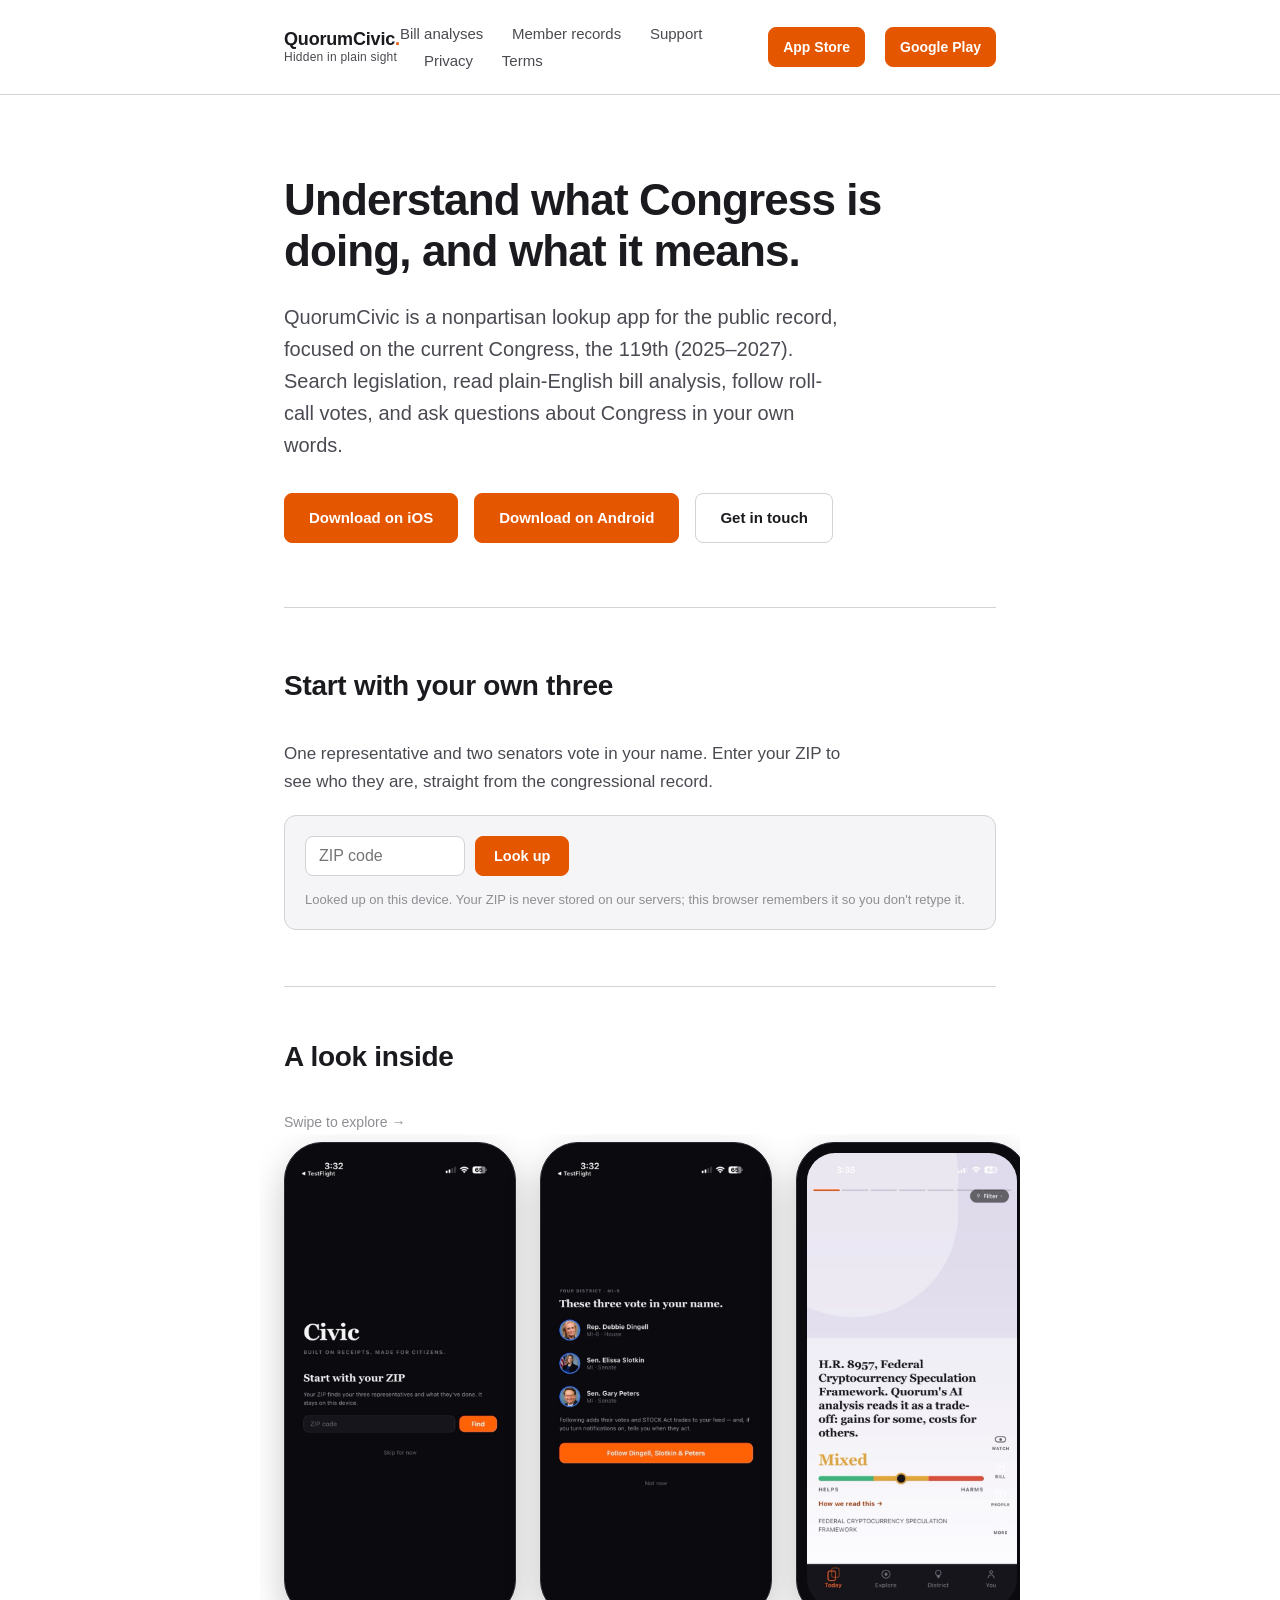
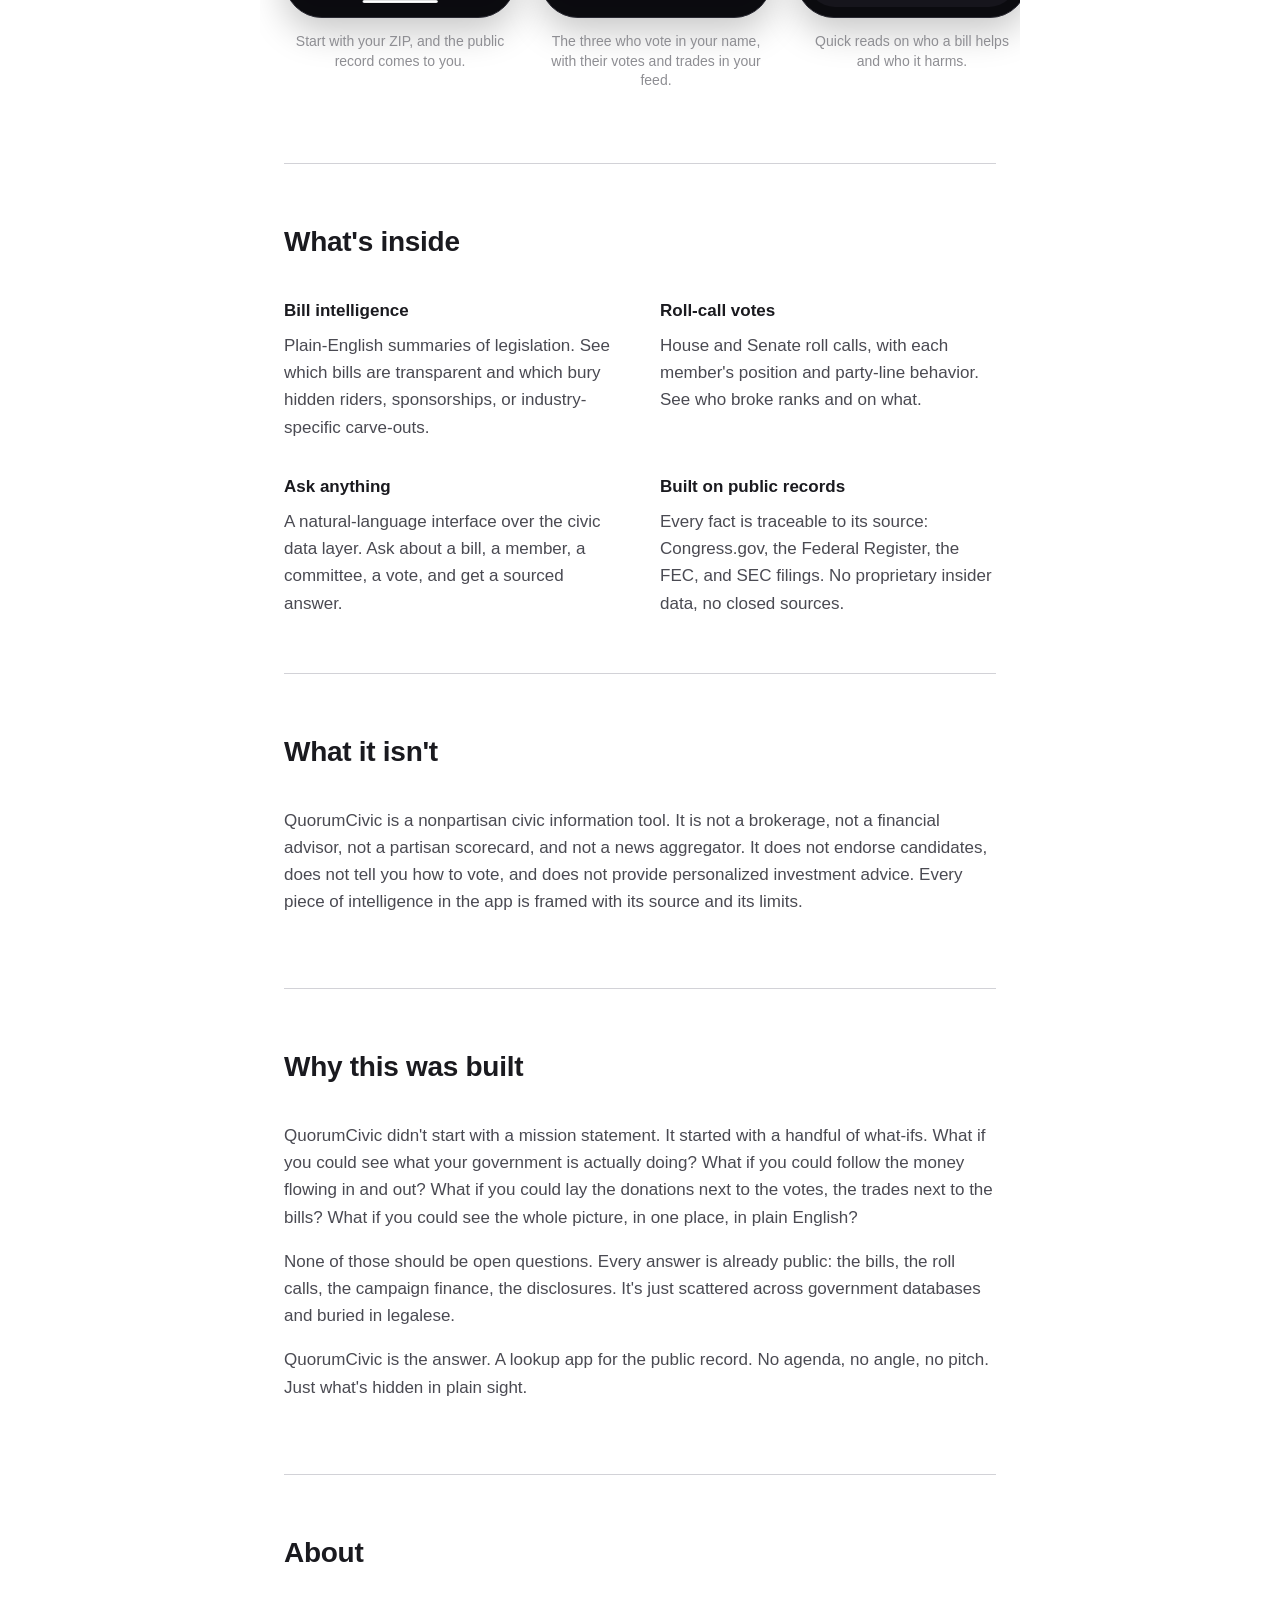
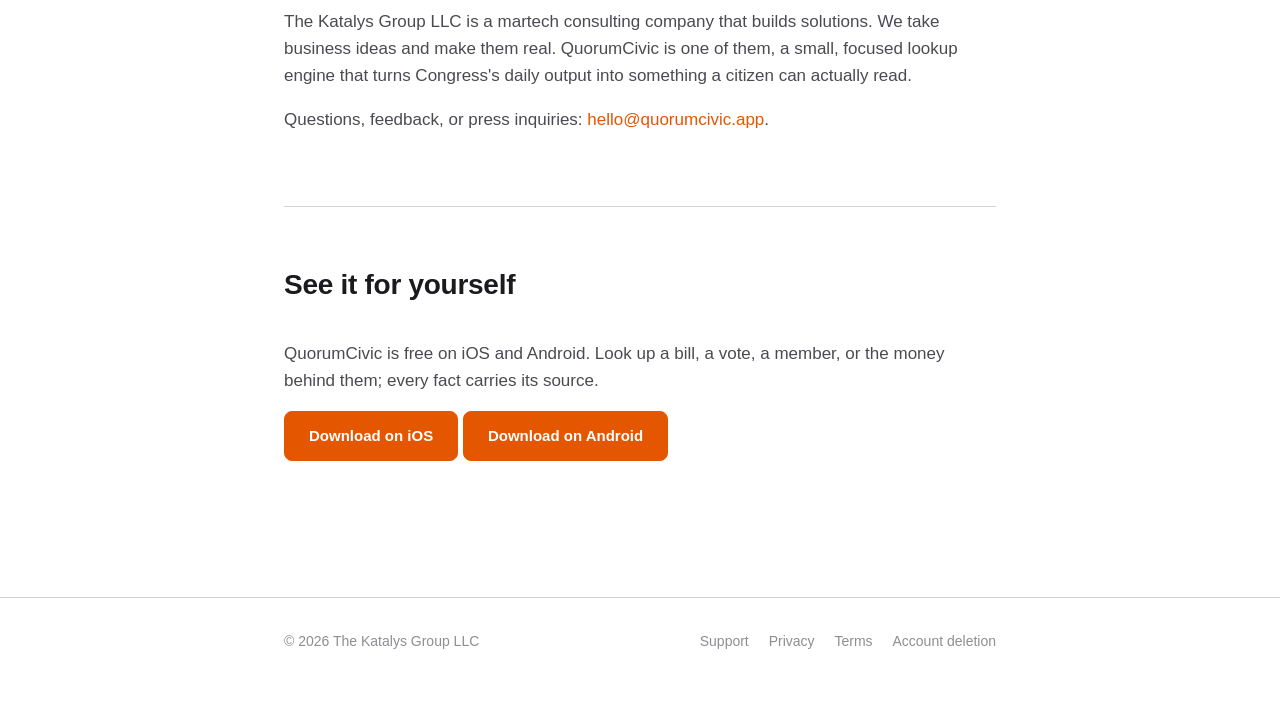
==== commit 126c979a: "Refresh the homepage carousel with the September captures Seven new screens, processed the usual way" ====
--- a/index.html
+++ b/index.html
@@ -192,57 +192,45 @@
     <div class="shots">
       <figure class="phone">
         <div class="frame">
-          <img src="images/screenshot-intro.jpg" alt="QuorumCivic intro screen headlined &ldquo;We track Congress so you don't have to,&rdquo; built on receipts and covering the 119th Congress." loading="lazy" width="232">
-        </div>
-        <figcaption>The public record, finally readable: every bill, every vote, every dollar.</figcaption>
-      </figure>
-      <figure class="phone">
-        <div class="frame">
-          <img src="images/screenshot-swipe-card.jpg" alt="A QuorumCivic card rating S. 5223, the Insider Trading Prohibition bill, as Net good on a Helps-to-Harms scale, with shortcuts to watch the bill, read it, and see the people behind it." loading="lazy" width="232">
+          <img src="images/screenshot-intro.jpg" alt="QuorumCivic's opening screen, headlined Civic and built on receipts, made for citizens, asking for a ZIP code to find the user's three representatives and noting that the ZIP stays on the device." loading="lazy" width="232">
+        </div>
+        <figcaption>Start with your ZIP, and the public record comes to you.</figcaption>
+      </figure>
+      <figure class="phone">
+        <div class="frame">
+          <img src="images/screenshot-your-district.jpg" alt="QuorumCivic onboarding for Michigan's 6th district headlined &ldquo;These three vote in your name,&rdquo; listing Rep. Debbie Dingell, Sen. Elissa Slotkin, and Sen. Gary Peters, with one tap to follow all three and add their votes and STOCK Act trades to the feed." loading="lazy" width="232">
+        </div>
+        <figcaption>The three who vote in your name, with their votes and trades in your feed.</figcaption>
+      </figure>
+      <figure class="phone">
+        <div class="frame">
+          <img src="images/screenshot-swipe-card.jpg" alt="A QuorumCivic card on H.R. 8957, the Federal Cryptocurrency Speculation Framework, rated Mixed on a Helps-to-Harms scale as a trade-off of gains for some and costs for others, with shortcuts to watch the bill, read it, and see the people behind it." loading="lazy" width="232">
         </div>
         <figcaption>Quick reads on who a bill helps and who it harms.</figcaption>
       </figure>
       <figure class="phone">
         <div class="frame">
-          <img src="images/screenshot-bill-summary.jpg" alt="QuorumCivic's What it does panel, a plain-English summary of a bill barring trades made on nonpublic information obtained through early access to government officials' posts, with a link to the full bill text." loading="lazy" width="232">
-        </div>
-        <figcaption>Plain English first, with the full bill one tap away.</figcaption>
-      </figure>
-      <figure class="phone">
-        <div class="frame">
-          <img src="images/screenshot-explore-congress.jpg" alt="QuorumCivic Congress screen with search, 119th Congress totals of 18,341 bills, 104 became law, and $1.9B in PAC contributions, shortcuts to the House, Senate, bills, votes, PAC money, companies, and committees, and a recap of the week's bills and roll-call votes." loading="lazy" width="232">
+          <img src="images/screenshot-explore-congress.jpg" alt="QuorumCivic Congress screen with search and 119th Congress totals of 18,476 bills introduced, 104 became law, 1,535 roll-call votes, and $1.9B in direct PAC contributions, plus shortcuts to the House, Senate, companies, and committees." loading="lazy" width="232">
         </div>
         <figcaption>Every member, bill, vote, and dollar, in one place.</figcaption>
       </figure>
       <figure class="phone">
         <div class="frame">
-          <img src="images/screenshot-bills-list.jpg" alt="QuorumCivic bill browser listing 18,341 bills with search, sorting, and filters, counters for bills that became law, stalled 90 days or more, or have been analyzed, and cards showing each bill's status and last action." loading="lazy" width="232">
+          <img src="images/screenshot-house.jpg" alt="QuorumCivic House screen showing Republicans holding the chamber by 6 seats at 218 to 212 with one independent, a week with 0 roll calls and 42 bills introduced, the most active members by primary sponsorship, and a searchable A to Z roster." loading="lazy" width="232">
+        </div>
+        <figcaption>Each chamber at a glance: the balance, the week, the roster.</figcaption>
+      </figure>
+      <figure class="phone">
+        <div class="frame">
+          <img src="images/screenshot-bills-list.jpg" alt="QuorumCivic bill browser filtered to bills that became law, with counters for 18,476 introduced this Congress, 104 became law, 15,844 stalled 90 or more days, and 11,525 analyzed, above cards showing each law's status, subject, and last action." loading="lazy" width="232">
         </div>
         <figcaption>Browse and search the 119th Congress, bill by bill.</figcaption>
       </figure>
       <figure class="phone">
         <div class="frame">
-          <img src="images/screenshot-bill-detail.jpg" alt="QuorumCivic bill detail for H.R. 5366, a disaster tax relief bill, showing the sponsor, a status timeline from introduced to signed, a plain-English summary of what it does, and how we read the bill." loading="lazy" width="232">
+          <img src="images/screenshot-bill-detail.jpg" alt="QuorumCivic bill detail for S. 629, an emergency conservation program bill, showing its sponsor, a timeline from introduced to signed into law, a plain-English summary of what it does, and a Net good reading on the Helps-to-Harms scale with transparency and hidden-provision comparisons." loading="lazy" width="232">
         </div>
         <figcaption>Plain-English bill analysis: what it does, where it stands, how we read it.</figcaption>
-      </figure>
-      <figure class="phone">
-        <div class="frame">
-          <img src="images/screenshot-votes.jpg" alt="QuorumCivic votes screen showing 1,535 roll calls this Congress split between House and Senate, the share of member-votes cast with their own party, how many were decided by a single vote, and recent roll calls with their tallies." loading="lazy" width="232">
-        </div>
-        <figcaption>Every recorded floor vote, including the ones decided by one.</figcaption>
-      </figure>
-      <figure class="phone">
-        <div class="frame">
-          <img src="images/screenshot-companies.jpg" alt="QuorumCivic companies screen showing corporate PAC contributions to sitting members split by party, companies that gave to both parties, and totals for PAC money given against federal contracts received." loading="lazy" width="232">
-        </div>
-        <figcaption>PAC money and federal contracts, laid side by side.</figcaption>
-      </figure>
-      <figure class="phone">
-        <div class="frame">
-          <img src="images/screenshot-your-district.jpg" alt="QuorumCivic district screen for Michigan's 6th, showing the user's representative and two senators alongside the federal races on the 2026 ballot, with each candidate's PAC receipts and outside spending." loading="lazy" width="232">
-        </div>
-        <figcaption>Your representatives, and what's on your ballot.</figcaption>
       </figure>
     </div>
   </section>
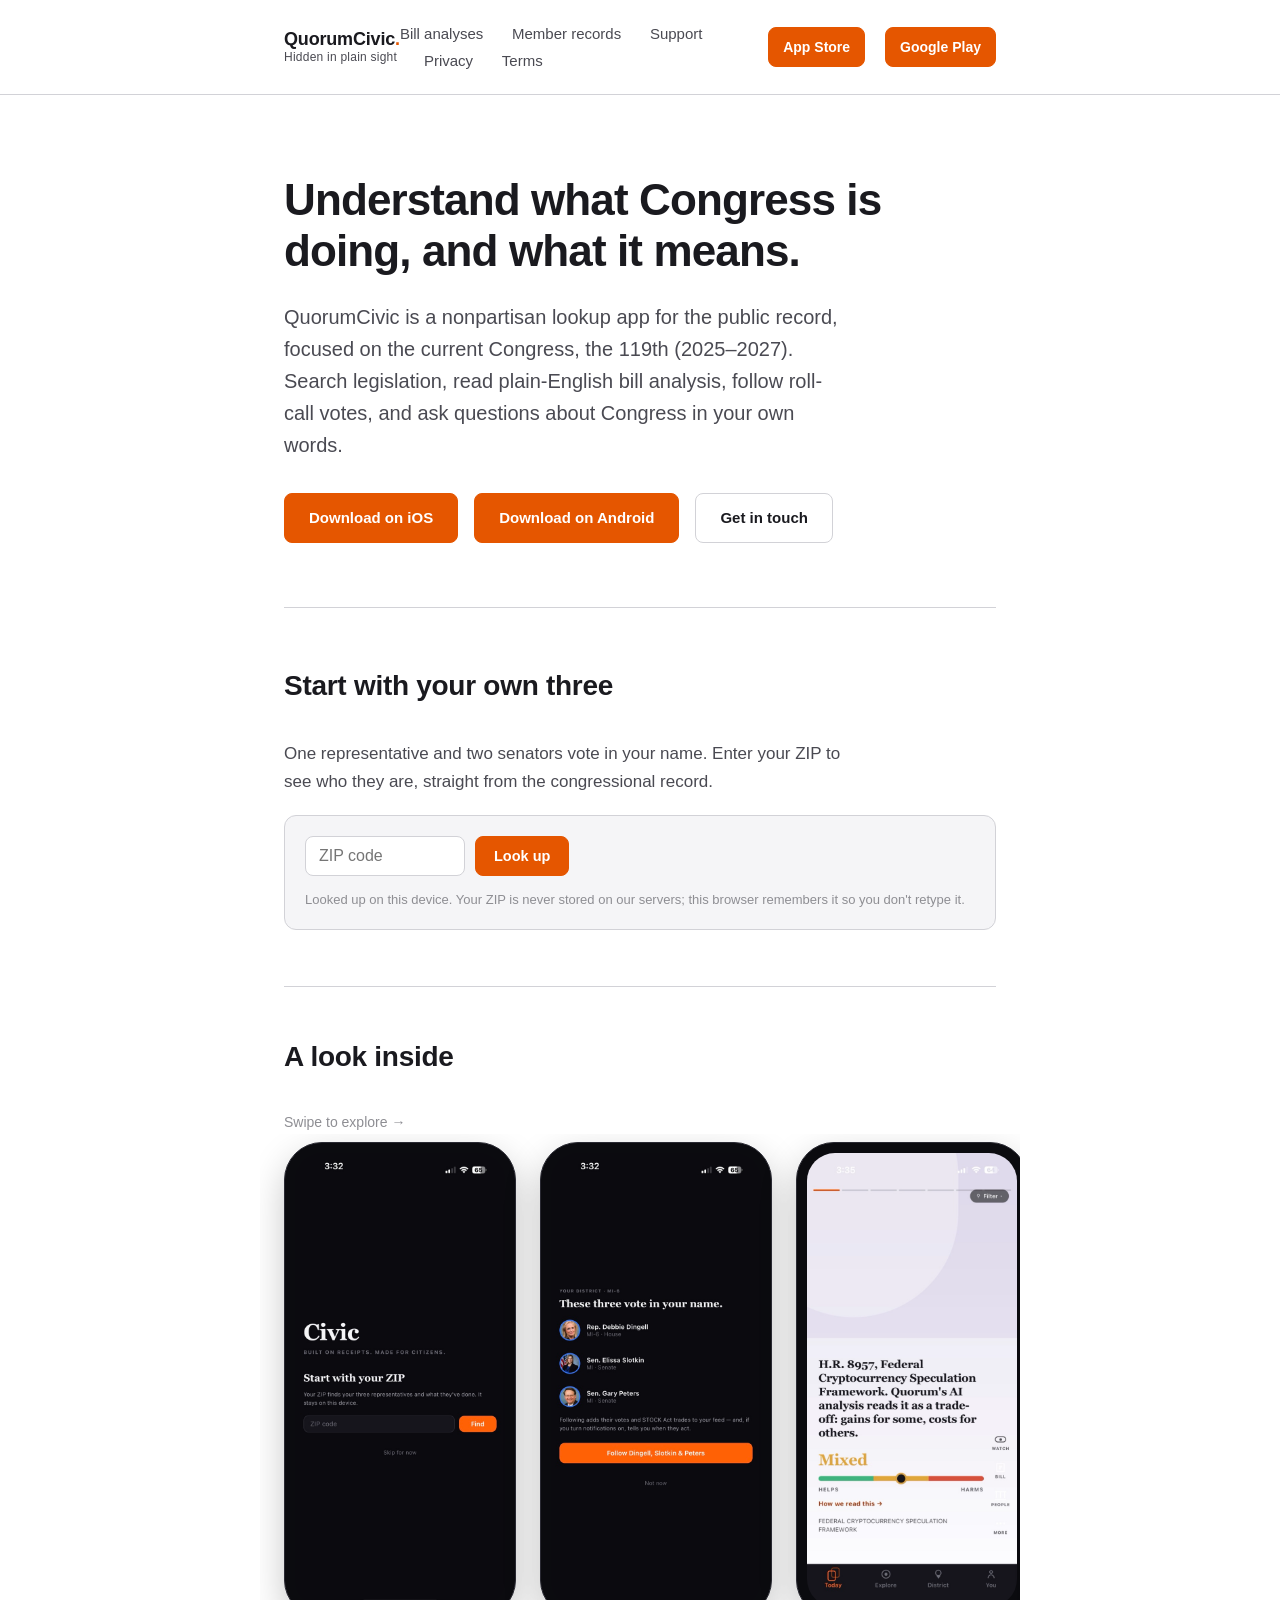
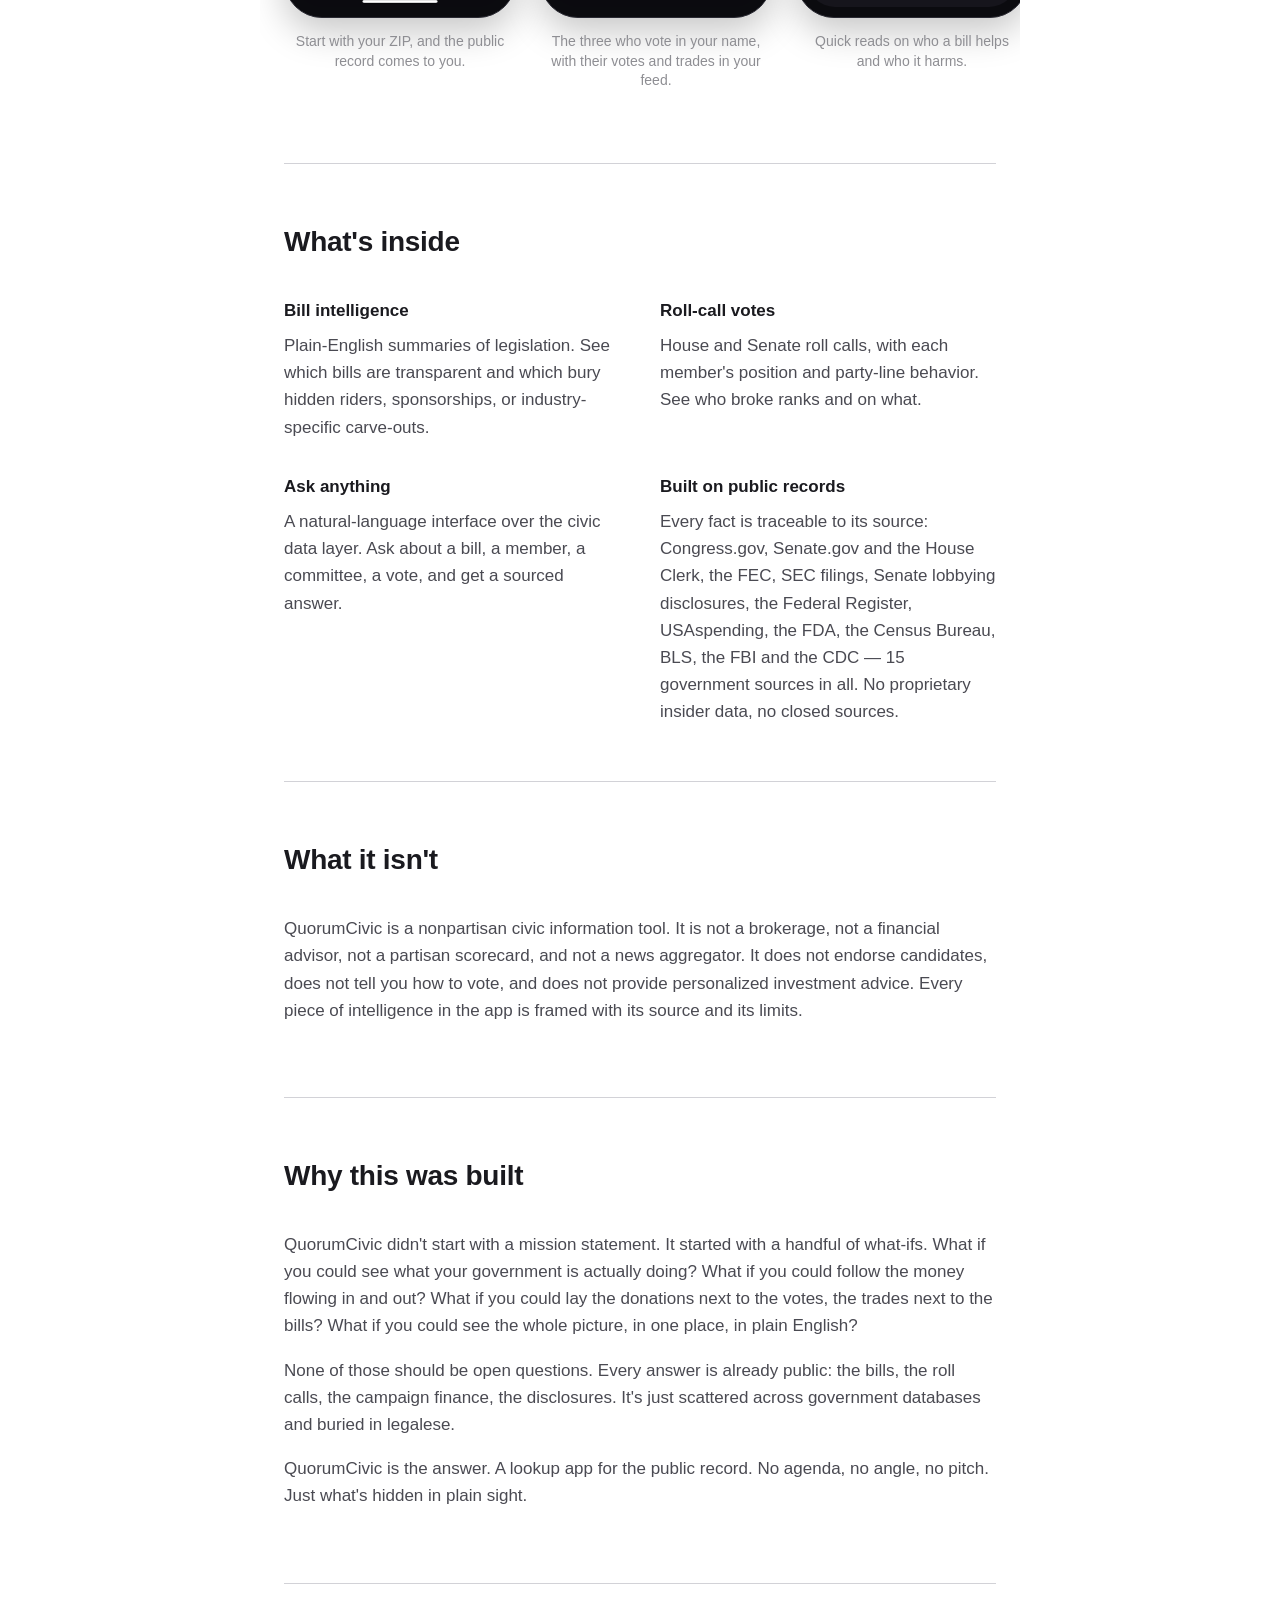
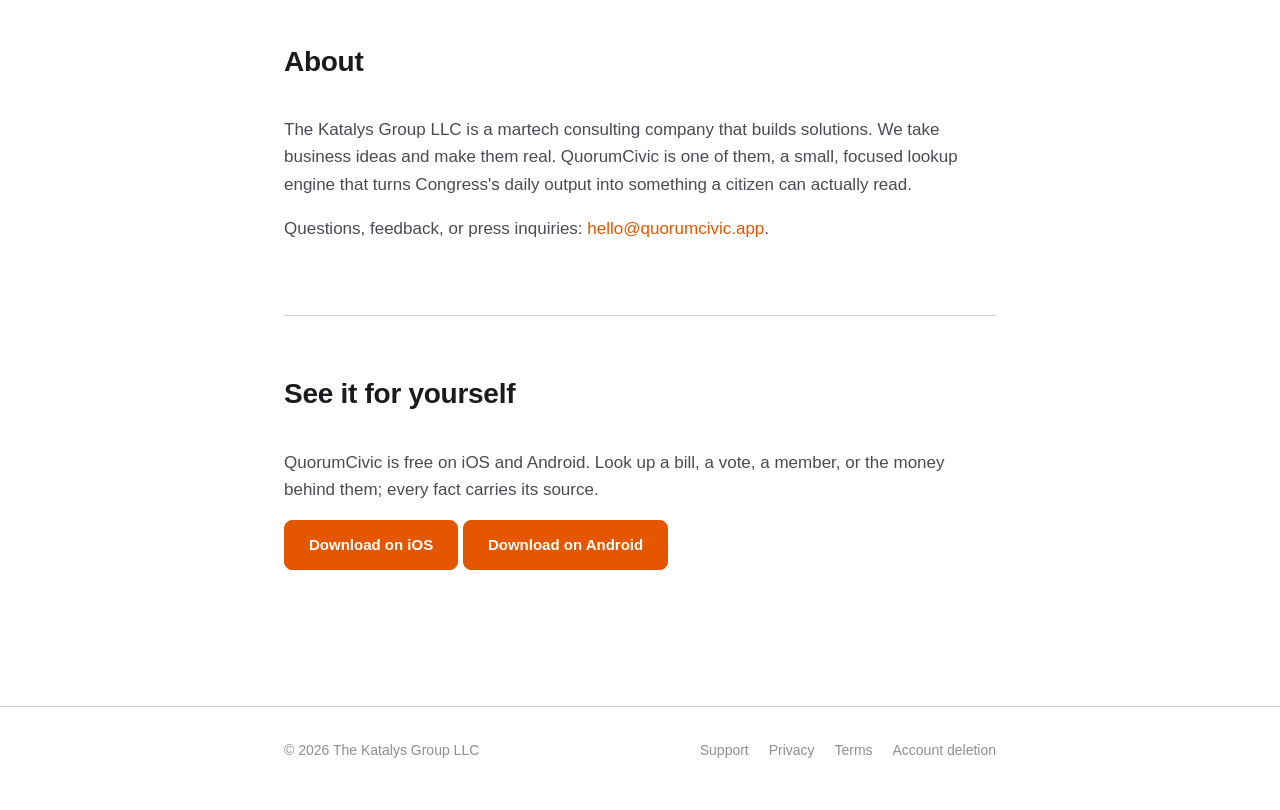
==== commit d31478be: "site: FAQ, provenance, pricing schema, llms.txt, heading structure The free batch from the HeyCatch " ====
--- a/index.html
+++ b/index.html
@@ -104,11 +104,43 @@
       ],
       "image": "https://quorumcivic.app/images/og-cover.png",
       "publisher": { "@id": "https://quorumcivic.app/#organization" },
-      "offers": {
-        "@type": "Offer",
-        "price": "0",
-        "priceCurrency": "USD"
-      }
+      "offers": [
+        {
+          "@type": "Offer",
+          "name": "QuorumCivic",
+          "price": "0",
+          "priceCurrency": "USD",
+          "description": "Free. Full civic lookup, unlimited reads of published bill analyses, and a limited number of new AI analyses each month."
+        },
+        {
+          "@type": "Offer",
+          "name": "Quorum Supporter (monthly)",
+          "price": "3.99",
+          "priceCurrency": "USD",
+          "description": "Unlimited new AI bill analyses and other Supporter features.",
+          "priceSpecification": {
+            "@type": "UnitPriceSpecification",
+            "price": "3.99",
+            "priceCurrency": "USD",
+            "billingDuration": 1,
+            "unitCode": "MON"
+          }
+        },
+        {
+          "@type": "Offer",
+          "name": "Quorum Supporter (annual)",
+          "price": "34.99",
+          "priceCurrency": "USD",
+          "description": "Unlimited new AI bill analyses and other Supporter features. Saves about 27% against the monthly price.",
+          "priceSpecification": {
+            "@type": "UnitPriceSpecification",
+            "price": "34.99",
+            "priceCurrency": "USD",
+            "billingDuration": 1,
+            "unitCode": "ANN"
+          }
+        }
+      ]
     }
   ]
 }
@@ -210,7 +242,7 @@
       </figure>
       <figure class="phone">
         <div class="frame">
-          <img src="images/screenshot-explore-congress.jpg" alt="QuorumCivic Congress screen with search and 119th Congress totals of 18,476 bills introduced, 104 became law, 1,535 roll-call votes, and $1.9B in direct PAC contributions, plus shortcuts to the House, Senate, companies, and committees." loading="lazy" width="232">
+          <img src="images/screenshot-explore-congress.jpg" alt="QuorumCivic Congress screen with search and 119th Congress totals of 18,476 bills introduced, 104 became law and 1,535 roll-call votes, plus $1.9B in direct PAC contributions indexed across the 2020&ndash;2026 election cycles, and shortcuts to the House, Senate, companies, and committees." loading="lazy" width="232">
         </div>
         <figcaption>Every member, bill, vote, and dollar, in one place.</figcaption>
       </figure>
@@ -239,20 +271,20 @@
     <h2>What's inside</h2>
     <div class="features">
       <div class="feature">
-        <h4>Bill intelligence</h4>
+        <h3>Bill intelligence</h3>
         <p>Plain-English summaries of legislation. See which bills are transparent and which bury hidden riders, sponsorships, or industry-specific carve-outs.</p>
       </div>
       <div class="feature">
-        <h4>Roll-call votes</h4>
+        <h3>Roll-call votes</h3>
         <p>House and Senate roll calls, with each member's position and party-line behavior. See who broke ranks and on what.</p>
       </div>
       <div class="feature">
-        <h4>Ask anything</h4>
+        <h3>Ask anything</h3>
         <p>A natural-language interface over the civic data layer. Ask about a bill, a member, a committee, a vote, and get a sourced answer.</p>
       </div>
       <div class="feature">
-        <h4>Built on public records</h4>
-        <p>Every fact is traceable to its source: Congress.gov, the Federal Register, the FEC, and SEC filings. No proprietary insider data, no closed sources.</p>
+        <h3>Built on public records</h3>
+        <p>Every fact is traceable to its source: Congress.gov, Senate.gov and the House Clerk, the FEC, SEC filings, Senate lobbying disclosures, the Federal Register, USAspending, the FDA, the Census Bureau, BLS, the FBI and the CDC &mdash; 15 government sources in all. No proprietary insider data, no closed sources.</p>
       </div>
     </div>
   </section>
--- a/styles.css
+++ b/styles.css
@@ -417,7 +417,7 @@
 @media (max-width: 600px) {
   .features { grid-template-columns: 1fr; }
 }
-.feature h4 {
+.feature h3 {
   font-size: 17px;
   color: var(--text-primary);
   margin: 0 0 8px;
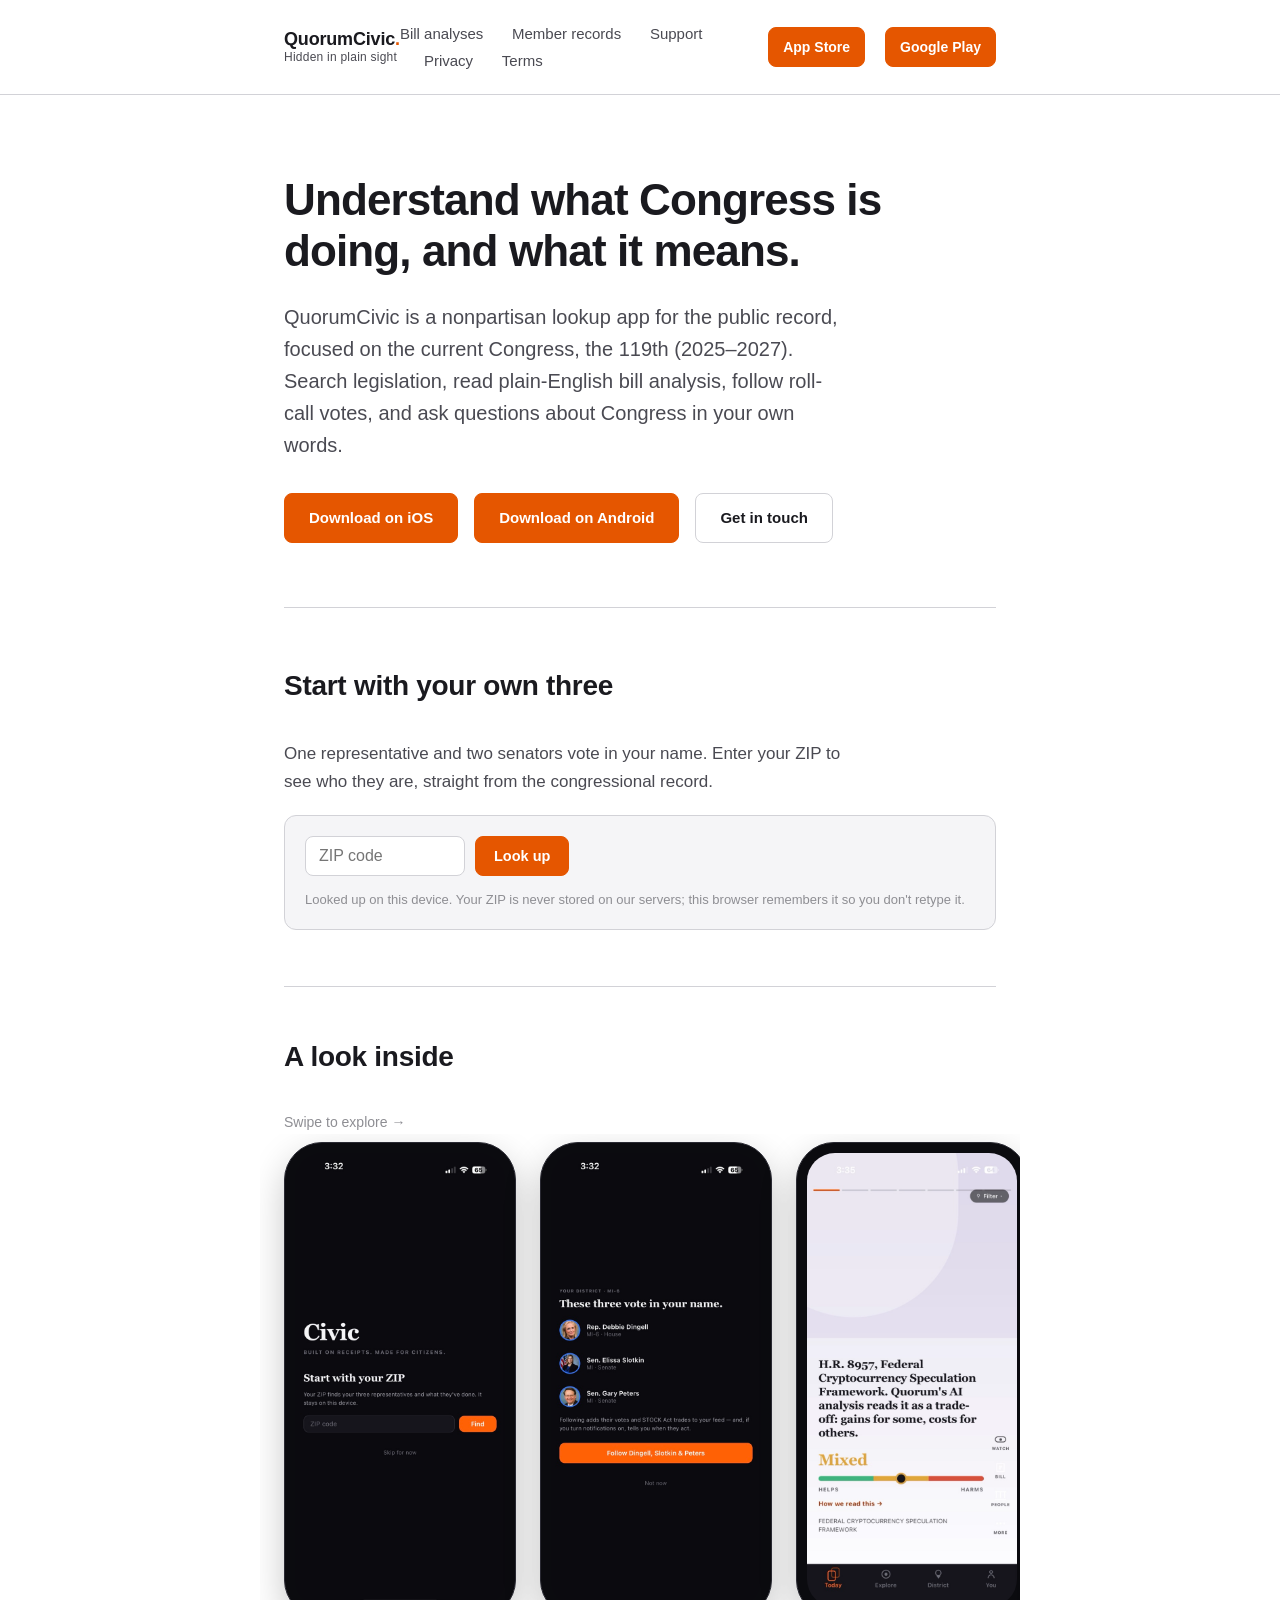
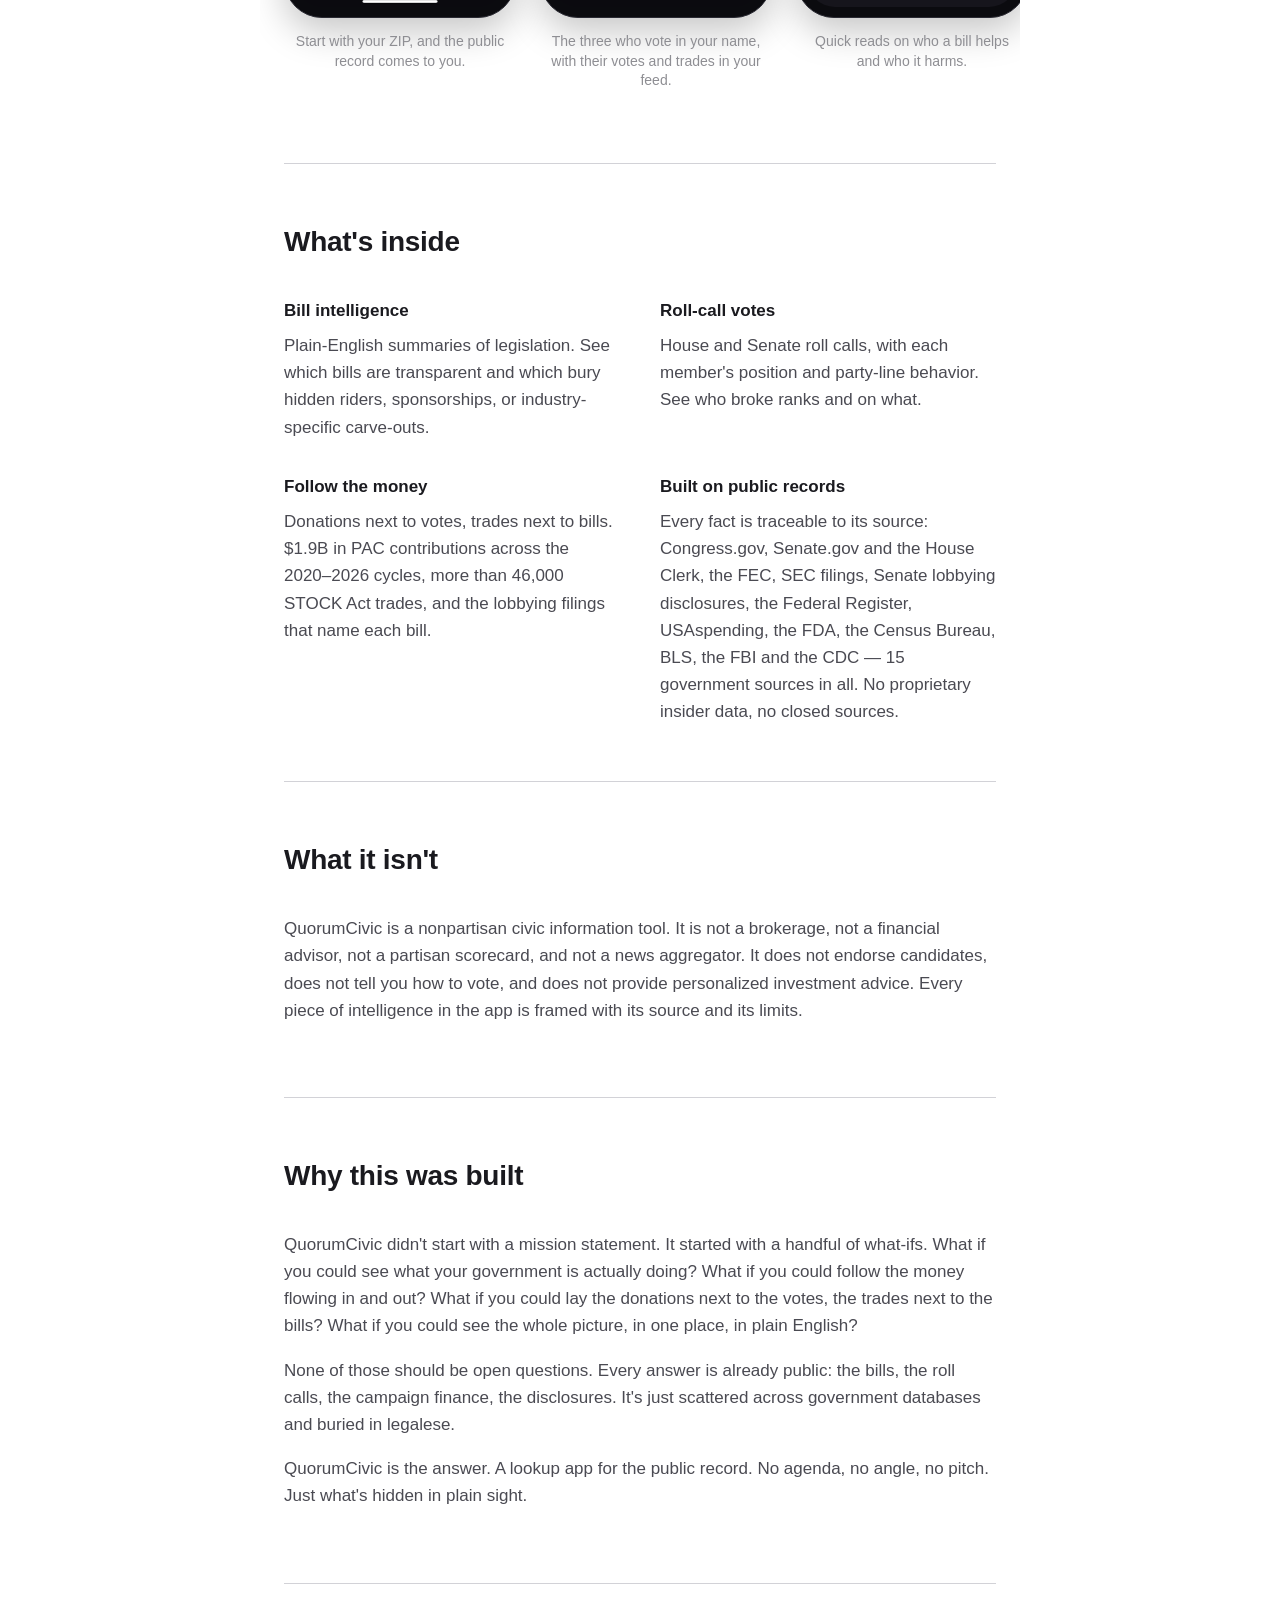
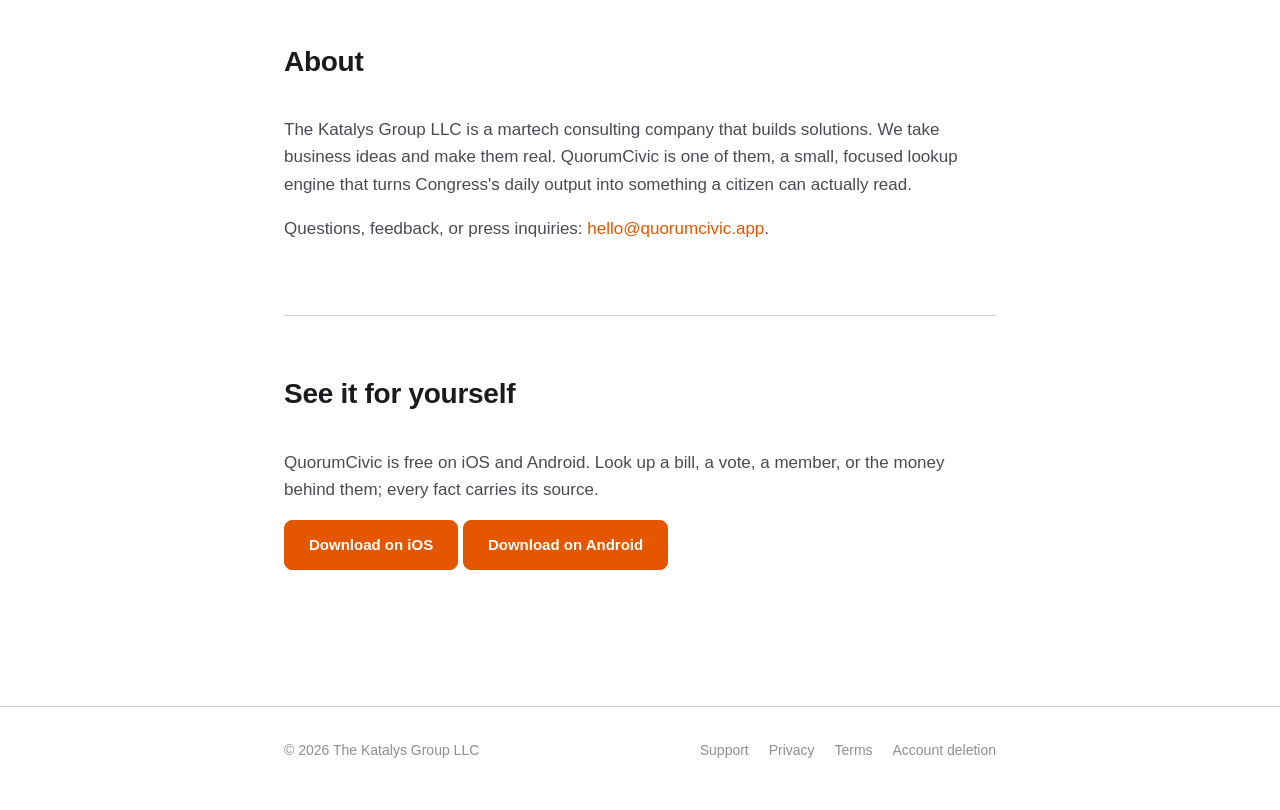
==== commit 716f3d8d: "site: /govtrack page; stop advertising Ask, start advertising the money Three changes with one thesi" ====
--- a/index.html
+++ b/index.html
@@ -279,8 +279,8 @@
         <p>House and Senate roll calls, with each member's position and party-line behavior. See who broke ranks and on what.</p>
       </div>
       <div class="feature">
-        <h3>Ask anything</h3>
-        <p>A natural-language interface over the civic data layer. Ask about a bill, a member, a committee, a vote, and get a sourced answer.</p>
+        <h3>Follow the money</h3>
+        <p>Donations next to votes, trades next to bills. $1.9B in PAC contributions across the 2020&ndash;2026 cycles, more than 46,000 STOCK Act trades, and the lobbying filings that name each bill.</p>
       </div>
       <div class="feature">
         <h3>Built on public records</h3>
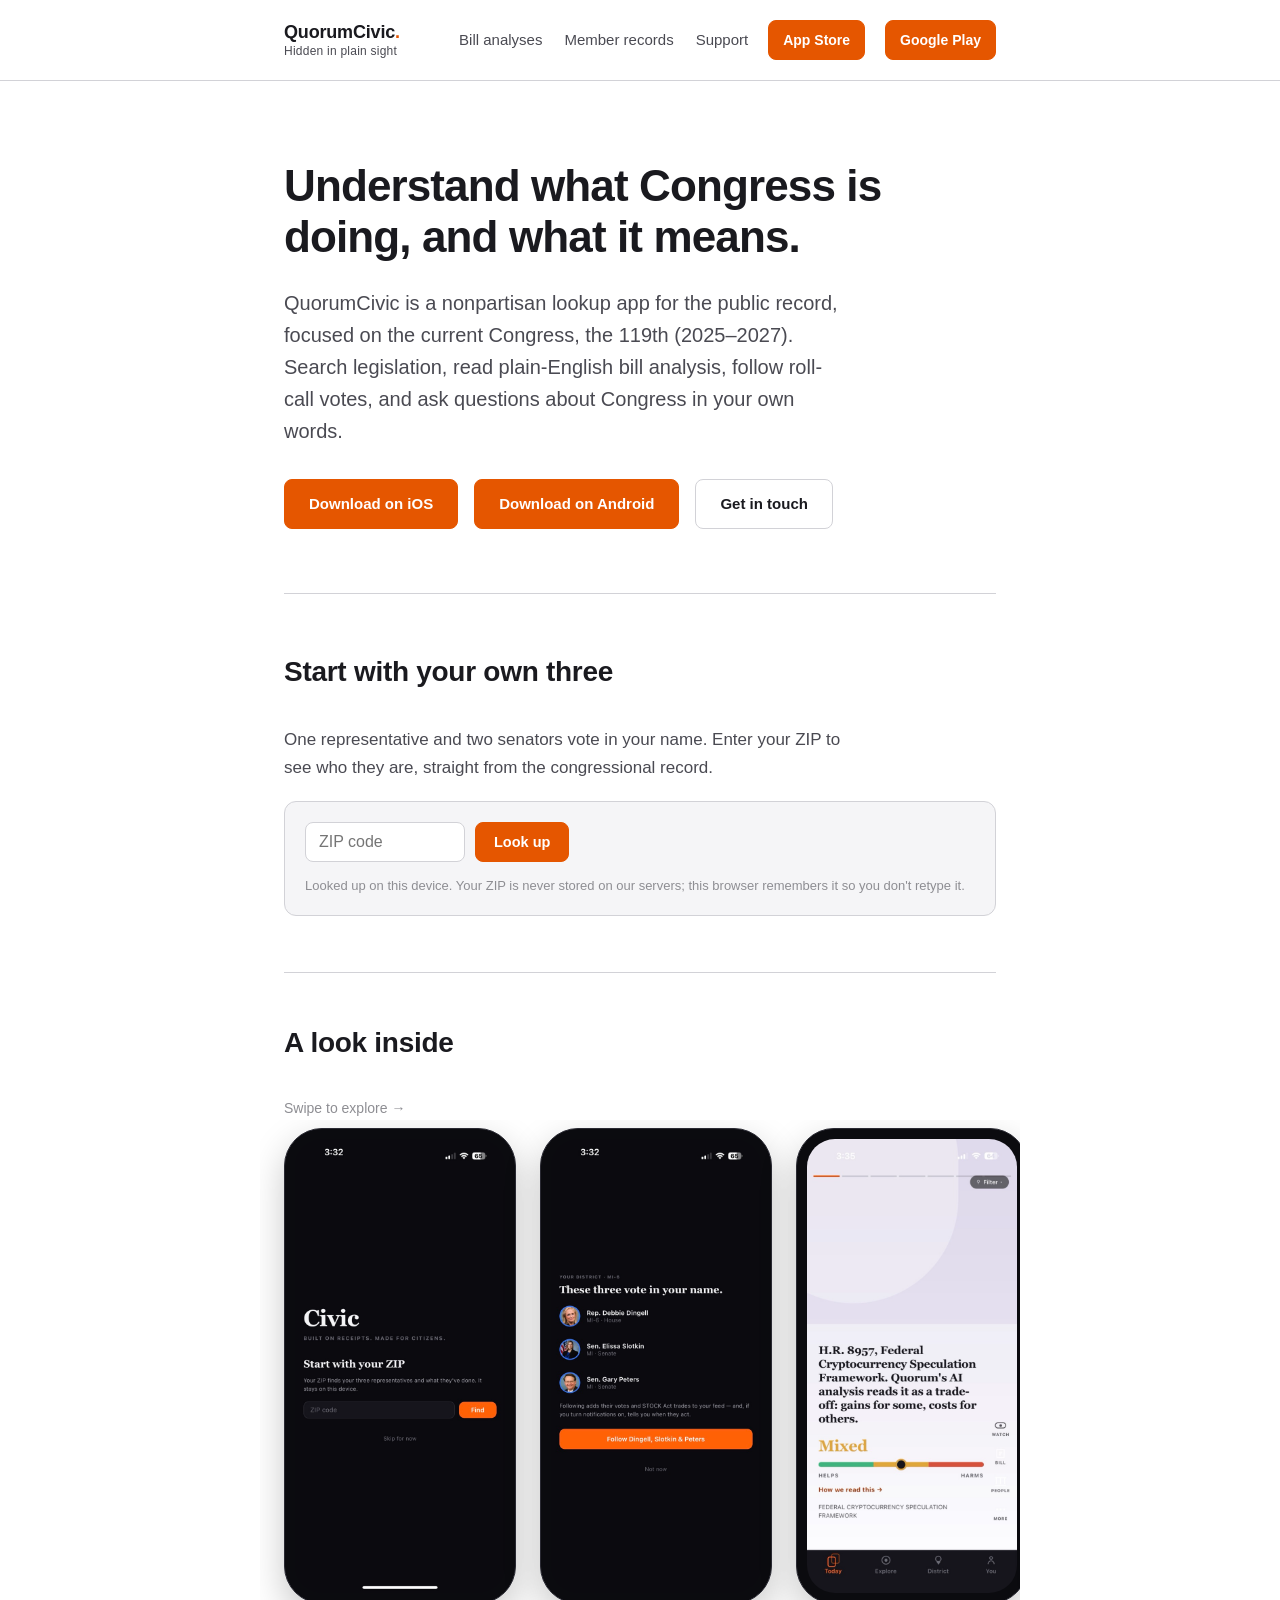
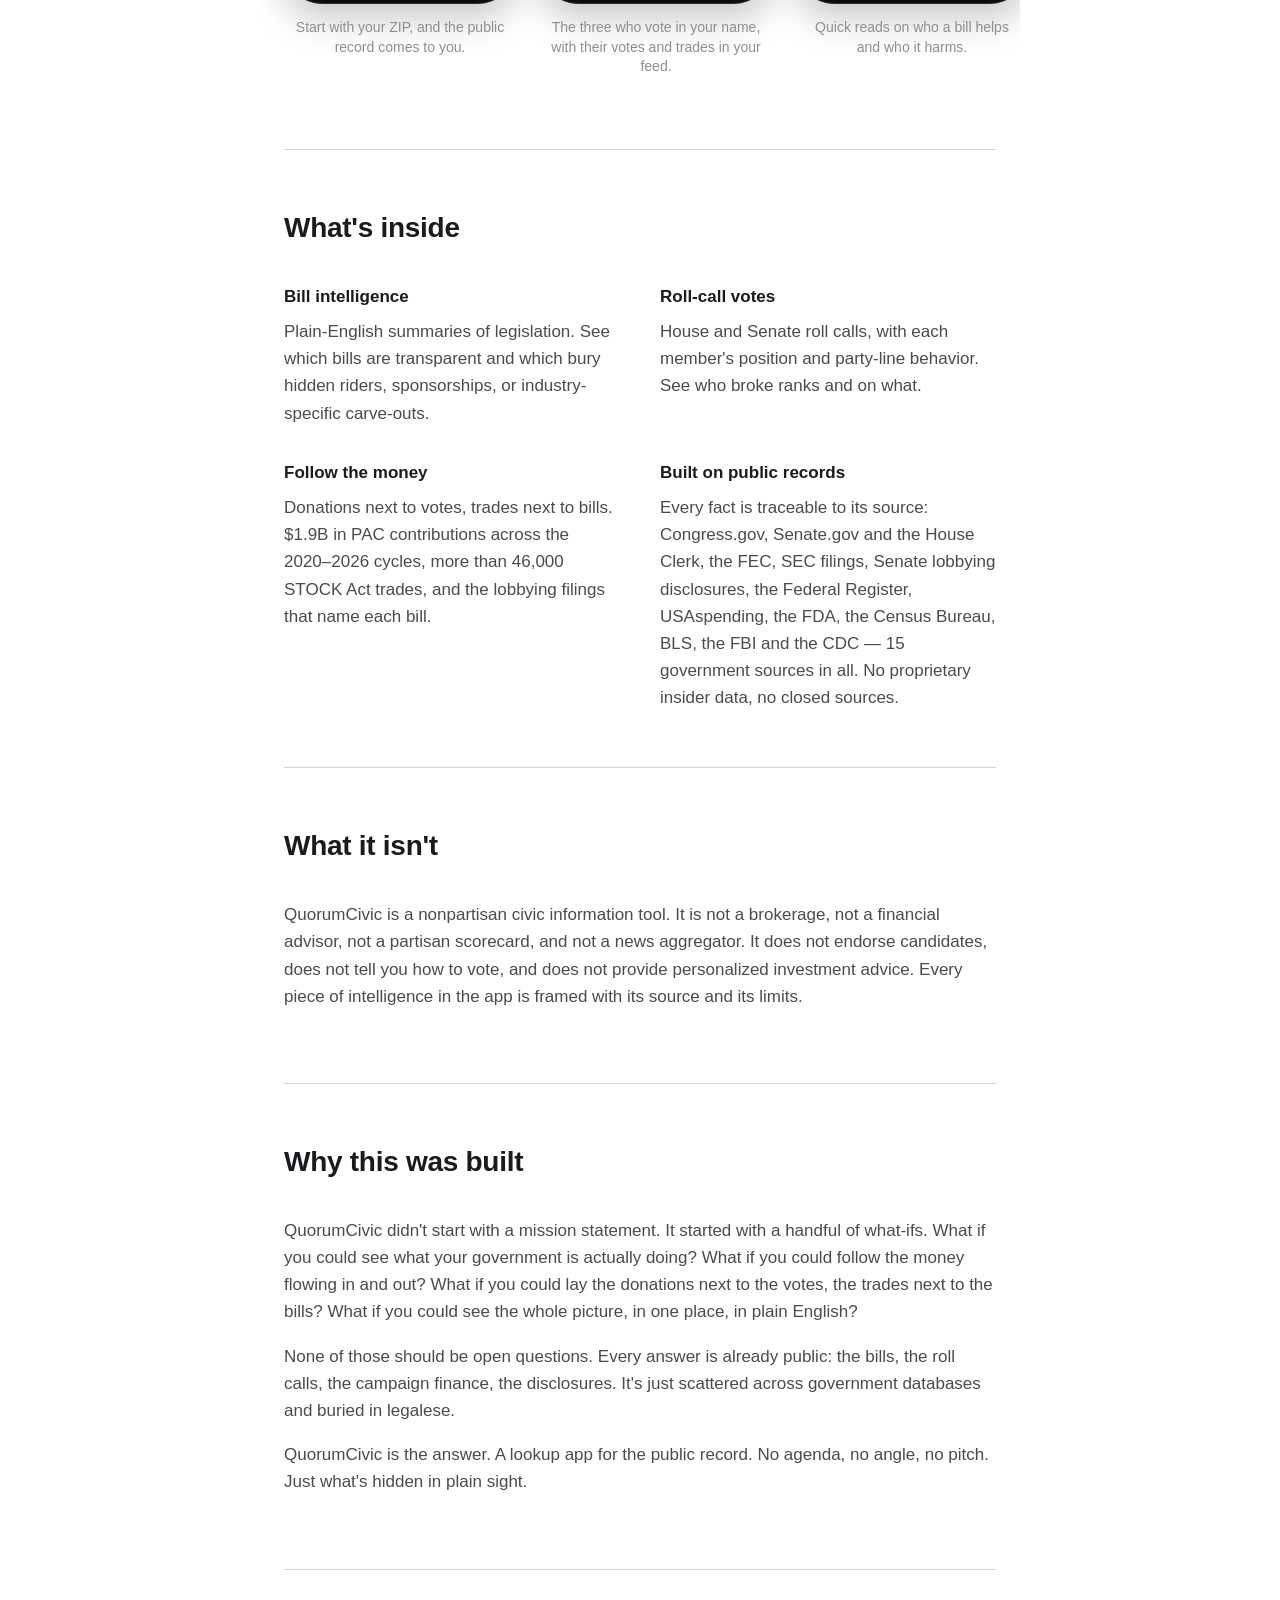
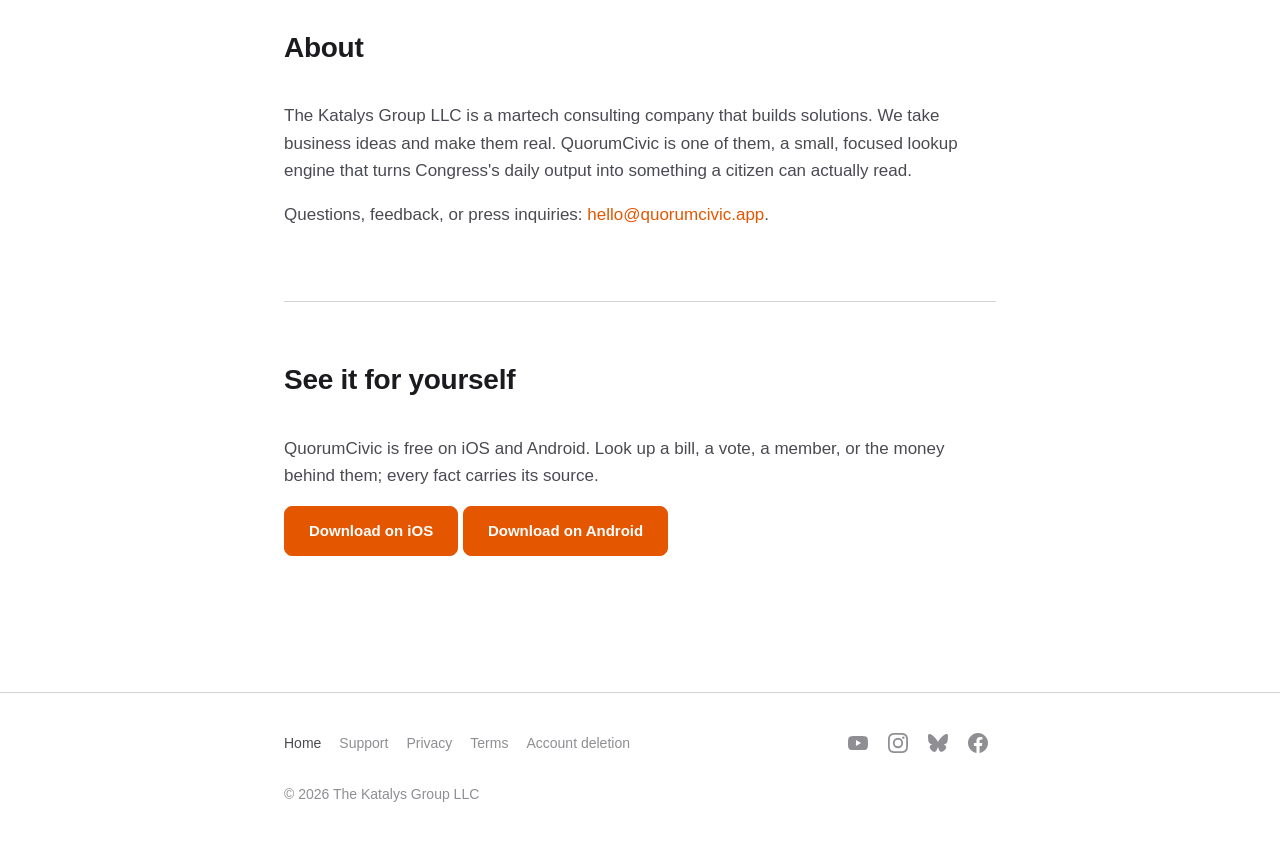
==== commit 7d7574ee: "site: unbreak the header, put the official accounts in the footer The header was carrying brand + fi" ====
--- a/index.html
+++ b/index.html
@@ -82,11 +82,27 @@
       "url": "https://quorumcivic.app/"
     },
     {
+      "@type": "Organization",
+      "@id": "https://quorumcivic.app/#brand",
+      "name": "QuorumCivic",
+      "url": "https://quorumcivic.app/",
+      "logo": "https://quorumcivic.app/images/favicon-512.png",
+      "description": "A free, nonpartisan app for iOS and Android that turns the congressional record into plain English.",
+      "parentOrganization": { "@id": "https://quorumcivic.app/#organization" },
+      "sameAs": [
+        "https://www.youtube.com/@QuorumCivicApp",
+        "https://www.instagram.com/whatcongressdid/",
+        "https://bsky.app/profile/quorumcivic.app",
+        "https://www.facebook.com/quorumcivic.app"
+      ]
+    },
+    {
       "@type": "WebSite",
       "@id": "https://quorumcivic.app/#website",
       "name": "QuorumCivic",
       "url": "https://quorumcivic.app/",
       "publisher": { "@id": "https://quorumcivic.app/#organization" },
+      "about": { "@id": "https://quorumcivic.app/#brand" },
       "inLanguage": "en-US"
     },
     {
@@ -104,6 +120,7 @@
       ],
       "image": "https://quorumcivic.app/images/og-cover.png",
       "publisher": { "@id": "https://quorumcivic.app/#organization" },
+      "provider": { "@id": "https://quorumcivic.app/#brand" },
       "offers": [
         {
           "@type": "Offer",
@@ -150,17 +167,15 @@
 
 <header>
   <div class="container">
-    <div class="brand">
+    <a class="brand" href="index.html">
       <span class="brand-name">QuorumCivic<span class="spark">.</span></span>
       <span class="brand-sub">Hidden in plain sight</span>
-    </div>
+    </a>
     <div class="header-right">
-      <nav>
-      <a href="https://share.quorumcivic.app/bills">Bill analyses</a>
-      <a href="https://share.quorumcivic.app/members">Member records</a>
-        <a href="support.html">Support</a>
-        <a href="privacy.html">Privacy</a>
-        <a href="terms.html">Terms</a>
+      <nav aria-label="Primary">
+        <a href="https://share.quorumcivic.app/bills"><span class="nav-wide">Bill analyses</span><span class="nav-tight">Bills</span></a>
+        <a href="https://share.quorumcivic.app/members"><span class="nav-wide">Member records</span><span class="nav-tight">Members</span></a>
+        <a class="nav-support" href="support.html">Support</a>
       </nav>
       <a class="btn store-pill ios-only" href="https://apps.apple.com/app/quorumcivic/id6764619093?ct=web-header-direct" data-store="app_store" data-placement="header" data-attr="cta-header-ios">App Store</a>
       <a class="btn store-pill android-only" href="https://play.google.com/store/apps/details?id=com.tkg.quorumcivic&amp;referrer=utm_source%3Dquorumcivic.app%26utm_medium%3Dwebsite%26utm_campaign%3Ddirect%26utm_content%3Dweb-header-direct" data-store="google_play" data-placement="header" data-attr="cta-header-android">Google Play</a>
@@ -174,7 +189,7 @@
     <!-- The finding hero. home.js fills this from the share-domain top-story
          API (the feed bundle's #1 story) and unhides it; the pitch below then
          demotes to a supporting block. If the fetch never resolves, the pitch
-         simply stays the hero — the pre-2026-08 page, unchanged. Why: measured
+         simply stays the hero, the pre-2026-08 page unchanged. Why: measured
          2026-08-18, receipt pages held 50% of readers past 75% depth while
          this page's pitch held 2.8%. Open with a finding, not marketing. -->
     <div class="hero-finding" id="hero-finding" hidden>
@@ -320,13 +335,22 @@
 
 <footer>
   <div class="container">
-    <div>&copy; 2026 The Katalys Group LLC</div>
-    <div>
-      <a href="support.html">Support</a>
-      <a href="privacy.html">Privacy</a>
-      <a href="terms.html">Terms</a>
-      <a href="account-deletion.html">Account deletion</a>
-    </div>
+    <div class="footer-top">
+      <nav class="footer-links" aria-label="Footer">
+        <a href="index.html" aria-current="page">Home</a>
+        <a href="support.html">Support</a>
+        <a href="privacy.html">Privacy</a>
+        <a href="terms.html">Terms</a>
+        <a href="account-deletion.html">Account deletion</a>
+      </nav>
+      <div class="footer-social">
+        <a href="https://www.youtube.com/@QuorumCivicApp" rel="me" aria-label="QuorumCivic on YouTube" data-attr="social-youtube"><svg viewBox="0 0 24 24" aria-hidden="true" focusable="false"><path d="M23.498 6.186a3.016 3.016 0 0 0-2.122-2.136C19.505 3.545 12 3.545 12 3.545s-7.505 0-9.377.505A3.017 3.017 0 0 0 .502 6.186C0 8.07 0 12 0 12s0 3.93.502 5.814a3.016 3.016 0 0 0 2.122 2.136c1.871.505 9.376.505 9.376.505s7.505 0 9.377-.505a3.015 3.015 0 0 0 2.122-2.136C24 15.93 24 12 24 12s0-3.93-.502-5.814zM9.545 15.568V8.432L15.818 12l-6.273 3.568z"/></svg></a>
+        <a href="https://www.instagram.com/whatcongressdid/" rel="me" aria-label="QuorumCivic on Instagram" data-attr="social-instagram"><svg viewBox="0 0 24 24" aria-hidden="true" focusable="false"><path d="M12 0C8.74 0 8.333.015 7.053.072 5.775.132 4.905.333 4.14.63c-.789.306-1.459.717-2.126 1.384S.935 3.35.63 4.14C.333 4.905.131 5.775.072 7.053.012 8.333 0 8.74 0 12s.015 3.667.072 4.947c.06 1.277.261 2.148.558 2.913.306.788.717 1.459 1.384 2.126.667.666 1.336 1.079 2.126 1.384.766.296 1.636.499 2.913.558C8.333 23.988 8.74 24 12 24s3.667-.015 4.947-.072c1.277-.06 2.148-.262 2.913-.558.788-.306 1.459-.718 2.126-1.384.666-.667 1.079-1.335 1.384-2.126.296-.765.499-1.636.558-2.913.06-1.28.072-1.687.072-4.947s-.015-3.667-.072-4.947c-.06-1.277-.262-2.149-.558-2.913-.306-.789-.718-1.459-1.384-2.126C21.319 1.347 20.651.935 19.86.63c-.765-.297-1.636-.499-2.913-.558C15.667.012 15.26 0 12 0zm0 2.16c3.203 0 3.585.016 4.85.071 1.17.055 1.805.249 2.227.415.562.217.96.477 1.382.896.419.42.679.819.896 1.381.164.422.36 1.057.413 2.227.057 1.266.07 1.646.07 4.85s-.015 3.585-.074 4.85c-.061 1.17-.256 1.805-.421 2.227-.224.562-.479.96-.899 1.382-.419.419-.824.679-1.38.896-.42.164-1.065.36-2.235.413-1.274.057-1.649.07-4.859.07-3.211 0-3.586-.015-4.859-.074-1.171-.061-1.816-.256-2.236-.421-.569-.224-.96-.479-1.379-.899-.421-.419-.69-.824-.9-1.38-.165-.42-.359-1.065-.42-2.235-.045-1.26-.061-1.649-.061-4.844 0-3.196.016-3.586.061-4.861.061-1.17.255-1.814.42-2.234.21-.57.479-.96.9-1.381.419-.419.81-.689 1.379-.898.42-.166 1.051-.361 2.221-.421 1.275-.045 1.65-.06 4.859-.06l.045.03zm0 3.678a6.162 6.162 0 1 0 0 12.324 6.162 6.162 0 0 0 0-12.324zM12 16a4 4 0 1 1 0-8 4 4 0 0 1 0 8zm7.846-10.405a1.44 1.44 0 1 1-2.88 0 1.44 1.44 0 0 1 2.88 0z"/></svg></a>
+        <a href="https://bsky.app/profile/quorumcivic.app" rel="me" aria-label="QuorumCivic on Bluesky" data-attr="social-bluesky"><svg viewBox="0 0 24 24" aria-hidden="true" focusable="false"><path d="M12 10.8c-1.087-2.114-4.046-6.053-6.798-7.995C2.566.944 1.561 1.266.902 1.565.139 1.908 0 3.08 0 3.768c0 .69.378 5.65.624 6.479.815 2.736 3.713 3.66 6.383 3.364-3.912.58-7.387 2.005-2.83 7.078 5.013 5.19 6.87-1.113 7.823-4.308.953 3.195 2.05 9.271 7.733 4.308 4.267-4.308 1.172-6.498-2.74-7.078 2.67.297 5.568-.628 6.383-3.364.246-.828.624-5.79.624-6.478 0-.69-.139-1.861-.902-2.206-.659-.298-1.664-.62-4.3 1.24C16.046 4.748 13.087 8.687 12 10.8z"/></svg></a>
+        <a href="https://www.facebook.com/quorumcivic.app" rel="me" aria-label="QuorumCivic on Facebook" data-attr="social-facebook"><svg viewBox="0 0 24 24" aria-hidden="true" focusable="false"><path d="M24 12.073c0-6.627-5.373-12-12-12s-12 5.373-12 12c0 5.99 4.388 10.954 10.125 11.854v-8.385H7.078v-3.47h3.047V9.43c0-3.007 1.792-4.669 4.533-4.669 1.312 0 2.686.235 2.686.235v2.953H15.83c-1.491 0-1.956.925-1.956 1.874v2.25h3.328l-.532 3.47h-2.796v8.385C19.612 23.027 24 18.062 24 12.073z"/></svg></a>
+      </div>
+    </div>
+    <div class="footer-credit">&copy; 2026 The Katalys Group LLC</div>
   </div>
 </footer>
 
--- a/styles.css
+++ b/styles.css
@@ -76,21 +76,32 @@
   top: 0;
   z-index: 10;
 }
+/* The column is 760px wide, which is the whole budget for brand + nav + store
+ * pills. Two rules keep it honest: an explicit gap between the brand and the
+ * right-hand group (they used to sit flush and collide), and nowrap on every
+ * label so the row overflows visibly during development rather than silently
+ * wrapping the brand's two lines into four. The legal links live in the
+ * footer only; carrying them up here is what pushed the row past the budget. */
 header .container {
   display: flex;
   align-items: center;
   justify-content: space-between;
+  gap: 32px;
 }
 .brand {
   display: flex;
   flex-direction: column;
   line-height: 1.1;
-}
+  flex: 0 0 auto;
+  color: inherit;
+}
+.brand:hover { color: inherit; text-decoration: none; }
 .brand-name {
   font-weight: 700;
   font-size: 18px;
   color: var(--text-primary);
   letter-spacing: -0.01em;
+  white-space: nowrap;
 }
 .brand-sub {
   font-size: 12px;
@@ -98,14 +109,24 @@
   color: var(--text-secondary);
   letter-spacing: 0.02em;
   margin-top: 2px;
+  white-space: nowrap;
 }
 .brand .spark { color: var(--ember); }
-nav a {
-  margin-left: 24px;
+header nav {
+  display: flex;
+  align-items: center;
+  gap: 22px;
+}
+header nav a {
   font-size: 15px;
   color: var(--text-secondary);
-}
-nav a:hover { color: var(--ember); text-decoration: none; }
+  white-space: nowrap;
+}
+header nav a:hover { color: var(--ember); text-decoration: none; }
+header nav a[aria-current="page"] { color: var(--text-primary); font-weight: 600; }
+/* Phone-width labels. Measured at 375px the full labels need 251px of a
+ * 203px nav budget, so they are swapped rather than allowed to wrap. */
+.nav-tight { display: none; }
 
 /* Hero */
 .hero {
@@ -133,7 +154,7 @@
   align-items: center;
 }
 
-/* Finding hero — the feed's #1 story, filled by home.js. Serif keys it as an
+/* Finding hero: the feed's #1 story, filled by home.js. Serif keys it as an
  * editorial finding (the app's hero-statement convention) against the sans
  * pitch. When it renders, .hero-pitch demotes to a supporting block below. */
 .hero-finding { margin: 0 0 56px; }
@@ -214,8 +235,7 @@
 /* Header store pill. The header is sticky, so the pill is the store path
  * that is always within reach; the sticky bar below only serves screens too
  * narrow to fit it. */
-.header-right { display: flex; align-items: center; gap: 20px; }
-.header-right nav a:first-child { margin-left: 0; }
+.header-right { display: flex; align-items: center; gap: 20px; flex: 0 1 auto; min-width: 0; }
 .store-pill { padding: 8px 14px; font-size: 14px; white-space: nowrap; }
 
 /* ZIP delegation block. Panel-styled so it reads as a tool set into the
@@ -531,16 +551,47 @@
   color: var(--text-muted);
   background: var(--bg);
 }
-footer .container {
+footer .footer-top {
   display: flex;
   justify-content: space-between;
   align-items: center;
   flex-wrap: wrap;
-  gap: 16px;
-}
-footer a { color: var(--text-muted); margin-left: 16px; }
-footer a:first-of-type { margin-left: 0; }
+  gap: 14px 24px;
+}
+.footer-links { display: flex; flex-wrap: wrap; align-items: center; gap: 8px 18px; }
+footer a { color: var(--text-muted); }
 footer a:hover { color: var(--ember); }
+.footer-links a[aria-current="page"] { color: var(--text-secondary); }
+.footer-credit { margin-top: 22px; color: var(--text-muted); }
+
+/* Social profiles. Inline SVG so the row costs no extra request, sized as
+ * 36px hit targets rather than bare 20px glyphs, and painted with
+ * currentColor so one hover rule covers both themes. */
+.footer-social { display: flex; align-items: center; gap: 4px; }
+.footer-social a {
+  display: inline-flex;
+  align-items: center;
+  justify-content: center;
+  width: 36px;
+  height: 36px;
+  border-radius: 8px;
+  color: var(--text-muted);
+}
+.footer-social a:hover {
+  color: var(--ember);
+  background: var(--bg-elevated);
+  text-decoration: none;
+}
+.footer-social a:focus-visible { outline: 2px solid var(--ember); outline-offset: 1px; }
+.footer-social svg { display: block; width: 20px; height: 20px; fill: currentColor; }
+
+@media (max-width: 860px) {
+  /* No room for the pill beside brand + nav once the column starts shrinking.
+   * home.js tests offsetParent, so hiding it here hands the screen to the
+   * sticky bar instead. */
+  .store-pill { display: none; }
+  .header-right { gap: 0; }
+}
 
 @media (max-width: 600px) {
   .hero h1 { font-size: 32px; }
@@ -549,11 +600,21 @@
   .hero-finding .finding-dek { font-size: 17px; }
   .hero-pitch.demoted h1 { font-size: 22px; }
   .page-title { font-size: 28px; }
-  .brand-name { font-size: 15px; white-space: nowrap; }
+  .brand-name { font-size: 15px; }
   .brand-sub { font-size: 11px; }
-  nav a { margin-left: 12px; font-size: 13px; }
+  header nav a { font-size: 13px; }
+  header nav { gap: 14px; }
   header .container { gap: 12px; }
-  /* No room for the pill next to brand + nav; the sticky bar covers phones. */
-  .store-pill { display: none; }
-  .header-right { gap: 0; }
-}
+  .nav-wide { display: none; }
+  .nav-tight { display: inline; }
+  .footer-social { margin-left: -8px; }
+}
+
+/* 320px-class screens. Even abbreviated, brand + three links overrun the
+ * column by a few pixels, so Support steps out of the header here; the hero's
+ * "Get in touch" button and the footer still carry it. */
+@media (max-width: 360px) {
+  header .container { gap: 10px; }
+  header nav { gap: 12px; }
+  header nav .nav-support { display: none; }
+}
